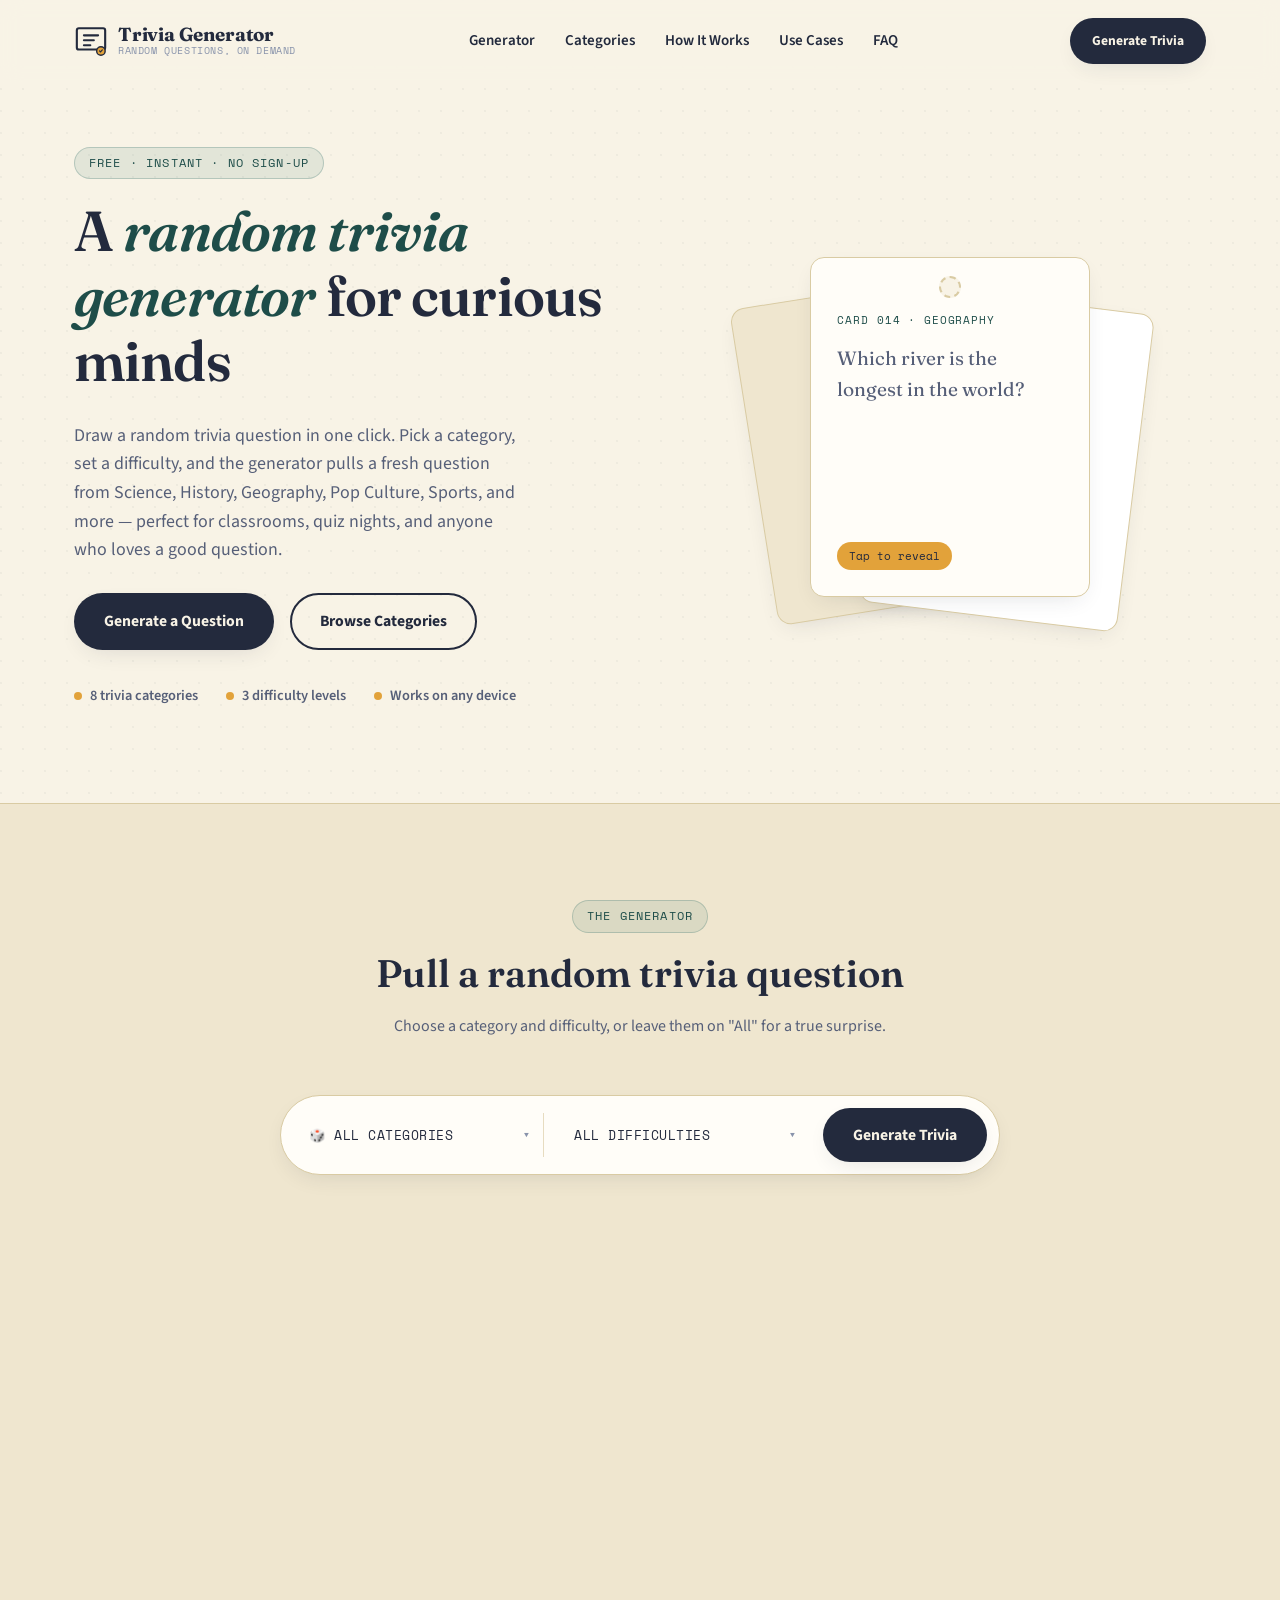
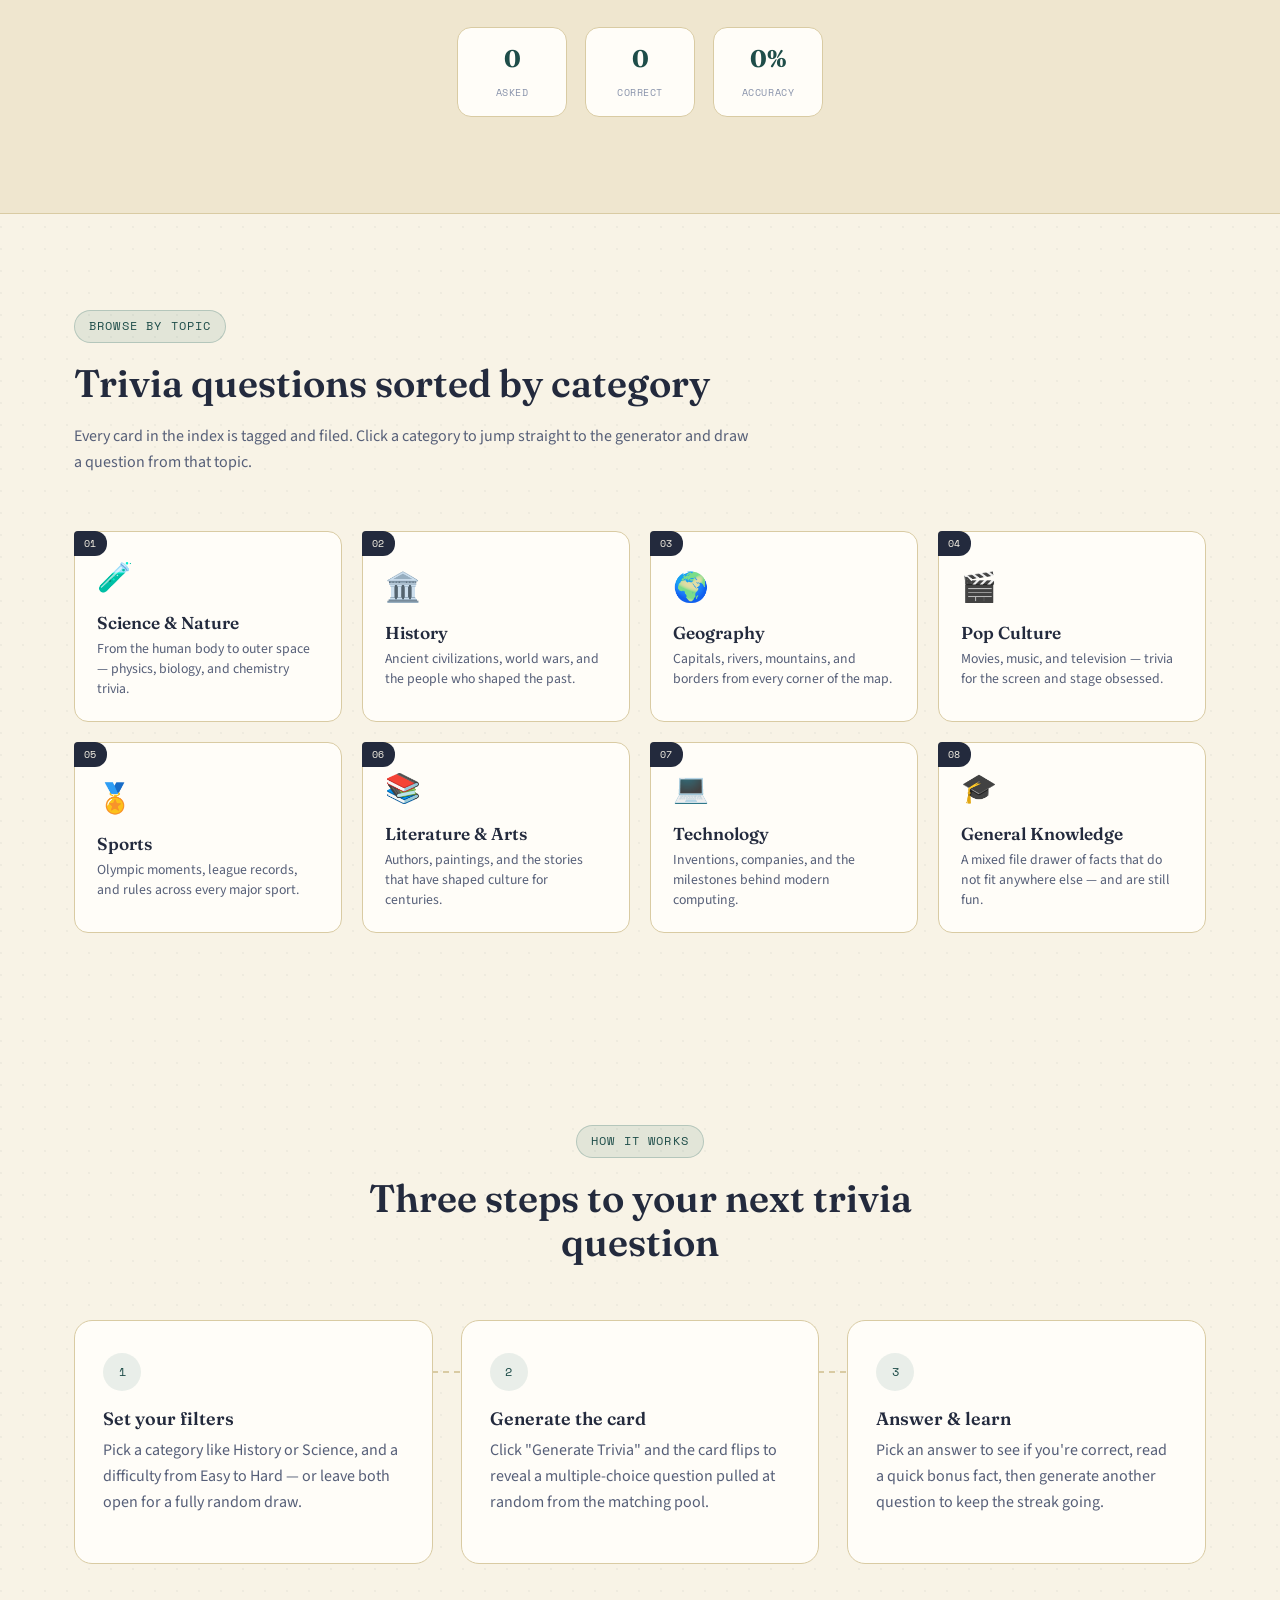
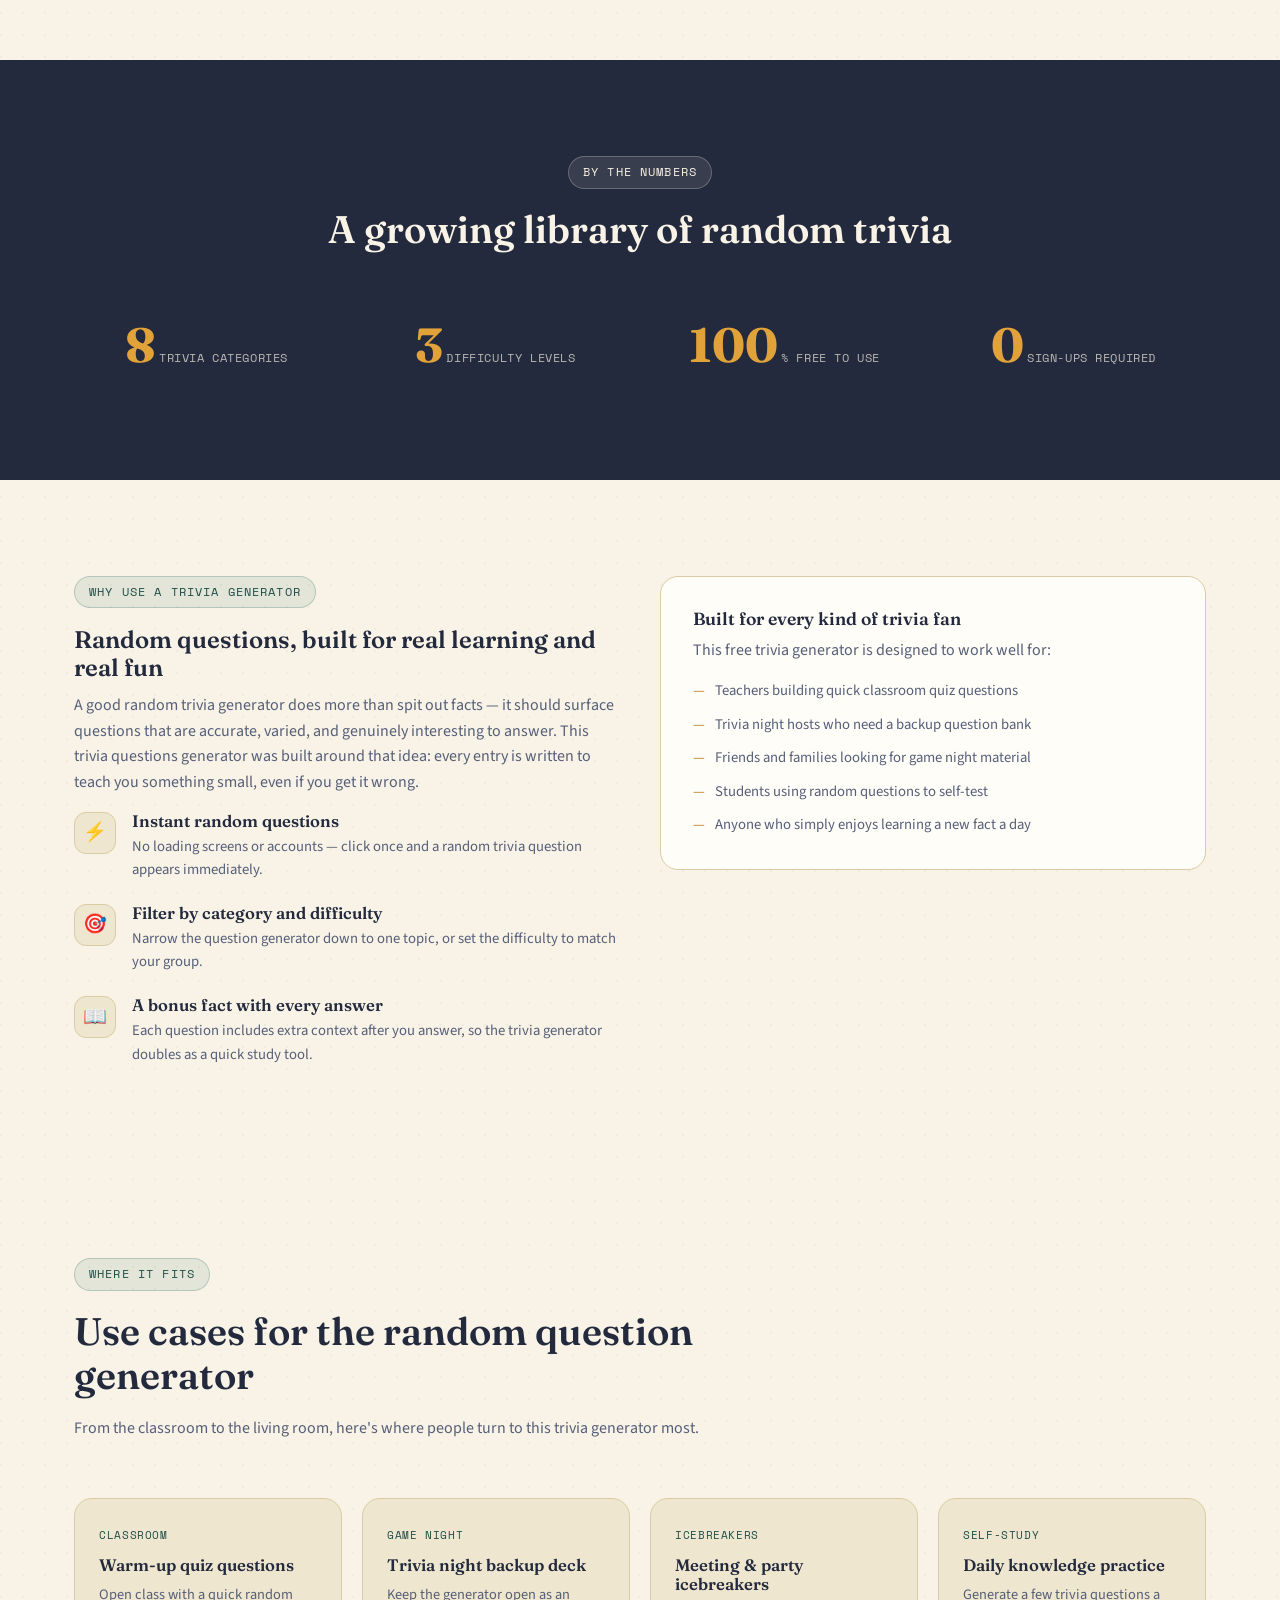
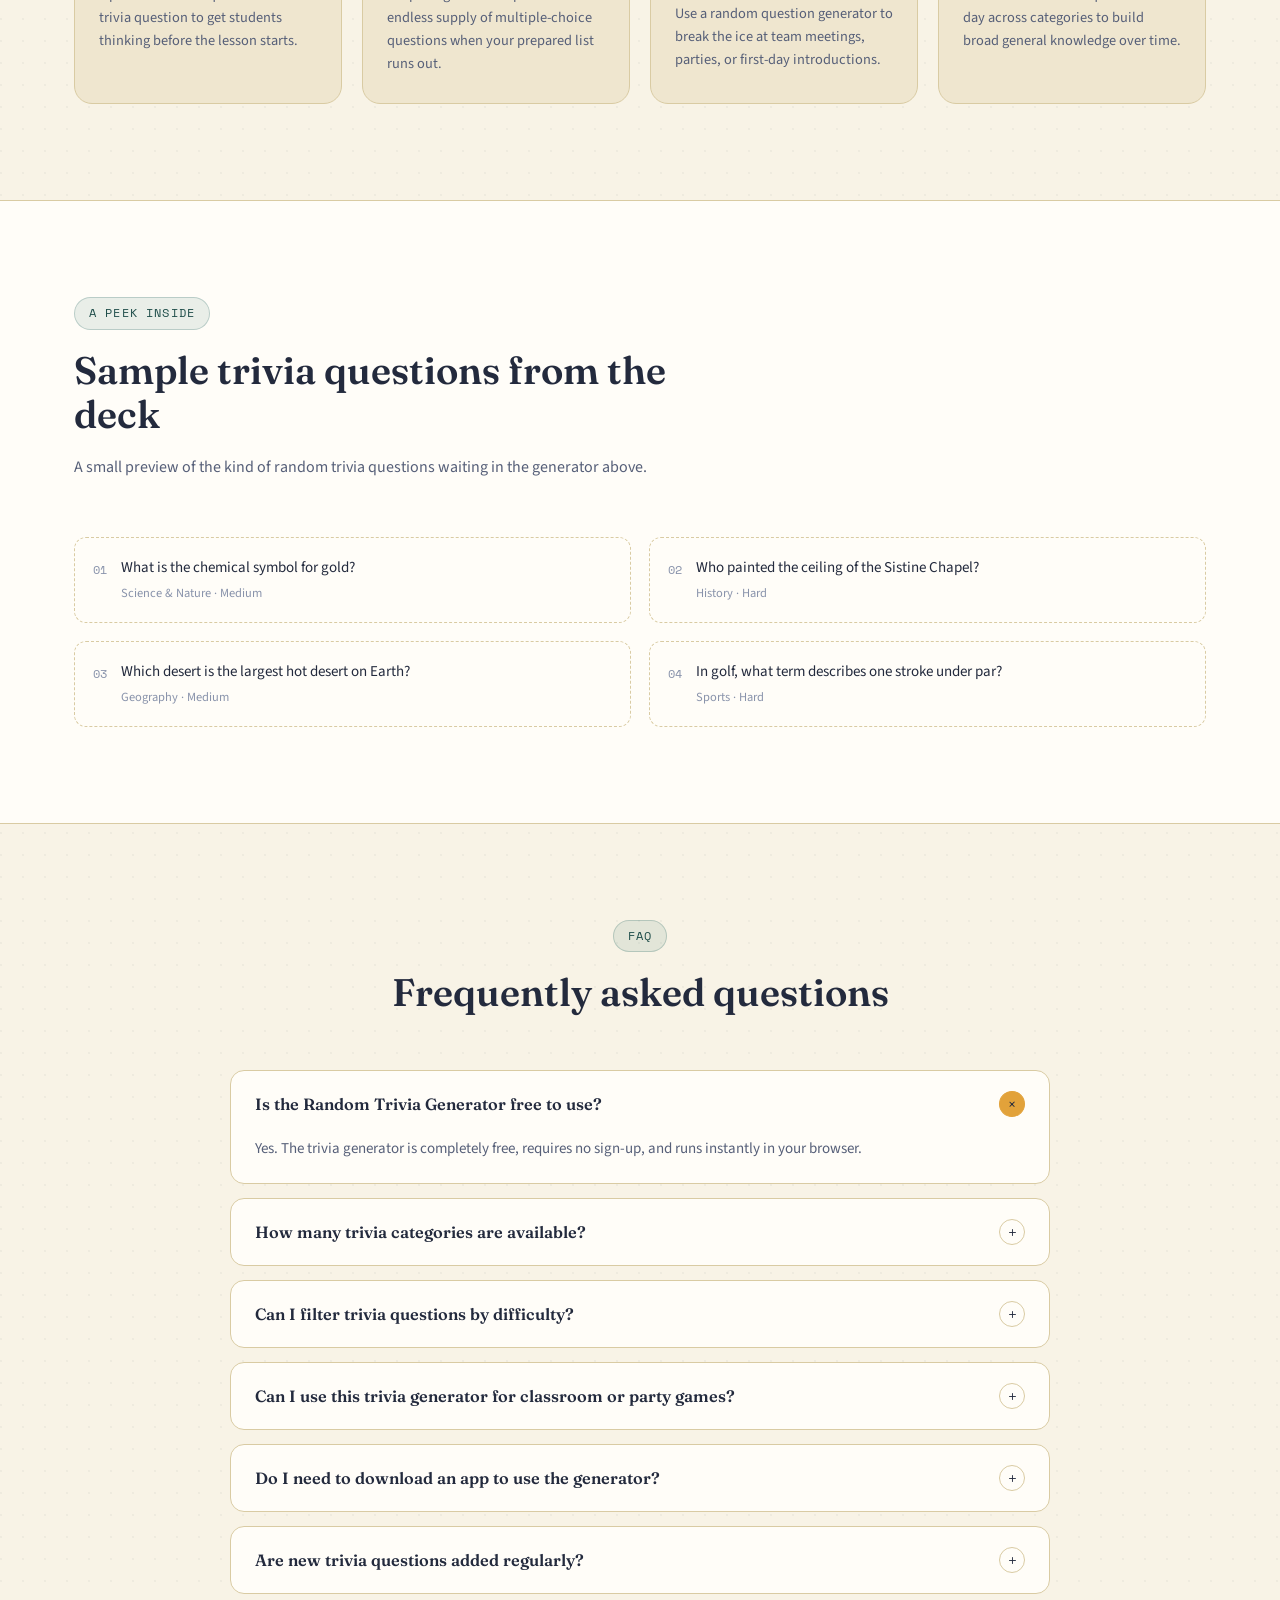
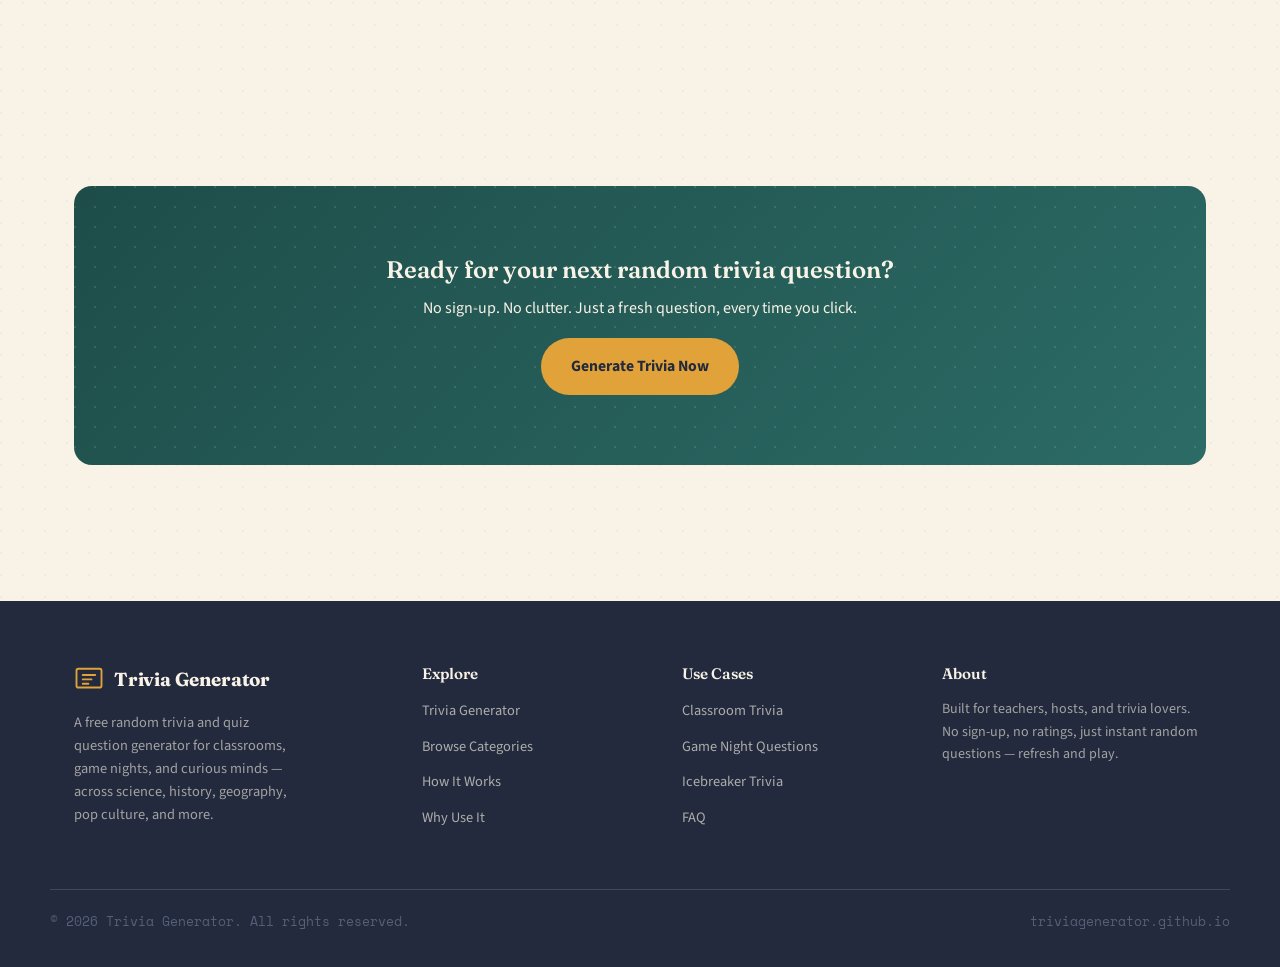
==== index.html @ 7a47841c "Add files via upload" ====
<!DOCTYPE html>
<html lang="en">
<head>
  <meta charset="UTF-8" />
  <meta name="viewport" content="width=device-width, initial-scale=1.0" />
  <title>Random Trivia Generator — Free Trivia & Quiz Questions Online</title>
  <meta name="description" content="Generate random trivia questions instantly with our free Random Trivia Generator. Choose from Science, History, Geography, Pop Culture, Sports & more. Perfect for classrooms, game nights, and quiz lovers." />
  <meta name="keywords" content="random trivia generator, trivia generator, trivia questions generator, free trivia generator, random question generator, quiz generator, trivia questions, general knowledge quiz, trivia by category, multiple choice trivia" />
  <meta name="author" content="Trivia Generator" />
  <meta name="robots" content="index, follow" />
  <link rel="canonical" href="https://triviagenerator.github.io/" />
  <meta name="theme-color" content="#f8f3e6" />

  <!-- Open Graph -->
  <meta property="og:type" content="website" />
  <meta property="og:title" content="Random Trivia Generator — Free Trivia & Quiz Questions Online" />
  <meta property="og:description" content="Instantly generate random trivia questions across Science, History, Geography, Pop Culture, Sports, and more. Free, fast, and no sign-up required." />
  <meta property="og:url" content="https://triviagenerator.github.io/" />
  <meta property="og:site_name" content="Trivia Generator" />
  <meta property="og:locale" content="en_US" />

  <!-- Twitter -->
  <meta name="twitter:card" content="summary_large_image" />
  <meta name="twitter:title" content="Random Trivia Generator — Free Trivia & Quiz Questions Online" />
  <meta name="twitter:description" content="Generate random trivia questions across 8 categories. Free, instant, no sign-up. Great for classrooms, parties, and game nights." />

  <!-- Favicon (inline SVG, index-card icon) -->
  <link rel="icon" href="data:image/svg+xml,%3Csvg xmlns='http://www.w3.org/2000/svg' viewBox='0 0 48 48'%3E%3Crect x='4' y='6' width='40' height='30' rx='3' fill='%23f8f3e6' stroke='%23232a3d' stroke-width='3'/%3E%3Cpath d='M14 16h20M14 23h14M14 30h9' stroke='%23232a3d' stroke-width='3' stroke-linecap='round'/%3E%3C/svg%3E" />

  <!-- Fonts -->
  <link rel="preconnect" href="https://fonts.googleapis.com" />
  <link rel="preconnect" href="https://fonts.gstatic.com" crossorigin />
  <link href="https://fonts.googleapis.com/css2?family=Fraunces:ital,opsz,wght@0,9..144,500;0,9..144,600;0,9..144,700;1,9..144,500&family=Source+Sans+3:wght@400;600;700&family=Space+Mono:wght@400;700&display=swap" rel="stylesheet" />

  <link rel="stylesheet" href="css/styles.css" />

  <!-- Schema.org: WebApplication -->
  <script type="application/ld+json">
  {
    "@context": "https://schema.org",
    "@type": "WebApplication",
    "name": "Random Trivia Generator",
    "url": "https://triviagenerator.github.io/",
    "description": "A free random trivia and quiz question generator covering Science, History, Geography, Pop Culture, Sports, Literature, Technology, and General Knowledge.",
    "applicationCategory": "EducationApplication",
    "operatingSystem": "Any (Web Browser)",
    "offers": {
      "@type": "Offer",
      "price": "0",
      "priceCurrency": "USD"
    },
    "browserRequirements": "Requires JavaScript",
    "isAccessibleForFree": true
  }
  </script>

  <!-- Schema.org: FAQPage -->
  <script type="application/ld+json">
  {
    "@context": "https://schema.org",
    "@type": "FAQPage",
    "mainEntity": [
      {
        "@type": "Question",
        "name": "Is the Random Trivia Generator free to use?",
        "acceptedAnswer": {
          "@type": "Answer",
          "text": "Yes. The trivia generator is completely free, requires no sign-up, and runs instantly in your browser."
        }
      },
      {
        "@type": "Question",
        "name": "How many trivia categories are available?",
        "acceptedAnswer": {
          "@type": "Answer",
          "text": "Questions span eight categories: Science & Nature, History, Geography, Pop Culture, Sports, Literature & Arts, Technology, and General Knowledge."
        }
      },
      {
        "@type": "Question",
        "name": "Can I filter trivia questions by difficulty?",
        "acceptedAnswer": {
          "@type": "Answer",
          "text": "Yes. Each question is tagged Easy, Medium, or Hard, and you can filter the generator to match the difficulty you want."
        }
      },
      {
        "@type": "Question",
        "name": "Can I use this trivia generator for classroom or party games?",
        "acceptedAnswer": {
          "@type": "Answer",
          "text": "Absolutely. Teachers use it for warm-up quizzes, and hosts use it for game nights, icebreakers, and trivia parties."
        }
      },
      {
        "@type": "Question",
        "name": "Do I need to download an app to use the generator?",
        "acceptedAnswer": {
          "@type": "Answer",
          "text": "No download is required. The generator works directly in any modern web browser on desktop or mobile."
        }
      },
      {
        "@type": "Question",
        "name": "Are new trivia questions added regularly?",
        "acceptedAnswer": {
          "@type": "Answer",
          "text": "The question bank is reviewed and expanded periodically to keep the random trivia generator fresh and accurate."
        }
      }
    ]
  }
  </script>
</head>
<body id="top">

  <!-- Header is injected by js/header.js -->
  <div id="site-header"></div>

  <main>

    <!-- ============================================================
         1. HERO
    ============================================================= -->
    <section class="hero" id="hero" aria-label="Introduction">
      <div class="container hero-grid">
        <div class="hero-copy reveal">
          <span class="eyebrow">Free &middot; Instant &middot; No Sign-Up</span>
          <h1>A <em>random trivia generator</em> for curious minds</h1>
          <p class="lede">
            Draw a random trivia question in one click. Pick a category, set a difficulty,
            and the generator pulls a fresh question from Science, History, Geography,
            Pop Culture, Sports, and more — perfect for classrooms, quiz nights, and
            anyone who loves a good question.
          </p>
          <div class="hero-actions">
            <a href="#generator" class="btn btn-primary">Generate a Question</a>
            <a href="#categories" class="btn btn-ghost">Browse Categories</a>
          </div>
          <div class="hero-points">
            <span class="hero-point"><span class="dot"></span>8 trivia categories</span>
            <span class="hero-point"><span class="dot"></span>3 difficulty levels</span>
            <span class="hero-point"><span class="dot"></span>Works on any device</span>
          </div>
        </div>

        <div class="hero-visual reveal reveal-delay-1" aria-hidden="true">
          <div class="deck-card deck-1"></div>
          <div class="deck-card deck-2"></div>
          <div class="deck-card deck-3">
            <span class="stamp">Card 014 · Geography</span>
            <p class="deck-q">Which river is the longest in the world?</p>
            <span class="deck-tag">Tap to reveal</span>
          </div>
        </div>
      </div>
    </section>

    <!-- ============================================================
         2. GENERATOR — signature interactive element
    ============================================================= -->
    <section class="generator-section" id="generator" aria-label="Trivia question generator">
      <div class="container">
        <div class="section-head centered reveal">
          <span class="eyebrow">The Generator</span>
          <h2>Pull a random trivia question</h2>
          <p>Choose a category and difficulty, or leave them on "All" for a true surprise.</p>
        </div>

        <div class="generator-wrap">
          <div class="generator-controls reveal">
            <label class="field-select">
              <span class="visually-hidden">Category</span>
              <select id="categorySelect" aria-label="Trivia category">
                <option value="all">🎲 All Categories</option>
              </select>
            </label>
            <label class="field-select">
              <span class="visually-hidden">Difficulty</span>
              <select id="difficultySelect" aria-label="Difficulty level">
                <option value="all">All Difficulties</option>
                <option value="easy">Easy</option>
                <option value="medium">Medium</option>
                <option value="hard">Hard</option>
              </select>
            </label>
            <button id="generateBtn" class="btn btn-primary" type="button">Generate Trivia</button>
          </div>

          <div class="flashcard reveal reveal-delay-1" id="flashcard">
            <div class="flashcard-inner" id="flashcardInner">
              <div class="flashcard-face flashcard-front">
                <div class="punch" aria-hidden="true"></div>
                <h3>Your question card is blank</h3>
                <p>Click "Generate Trivia" above to draw your first random question.</p>
              </div>
              <div class="flashcard-face flashcard-back" id="flashcardBack">
                <!-- Populated by app.js -->
              </div>
            </div>
          </div>

          <div class="generator-scoreboard reveal reveal-delay-2">
            <div class="score-pill">
              <span class="score-value" id="statAsked">0</span>
              <span class="score-label">Asked</span>
            </div>
            <div class="score-pill">
              <span class="score-value" id="statCorrect">0</span>
              <span class="score-label">Correct</span>
            </div>
            <div class="score-pill">
              <span class="score-value" id="statAccuracy">0%</span>
              <span class="score-label">Accuracy</span>
            </div>
          </div>
        </div>
      </div>
    </section>

    <!-- ============================================================
         3. CATEGORIES
    ============================================================= -->
    <section id="categories" aria-label="Trivia categories">
      <div class="container">
        <div class="section-head reveal">
          <span class="eyebrow">Browse by Topic</span>
          <h2>Trivia questions sorted by category</h2>
          <p>
            Every card in the index is tagged and filed. Click a category to jump straight
            to the generator and draw a question from that topic.
          </p>
        </div>

        <div class="categories-grid">
          <button class="category-card reveal" data-tab="01" data-category-card="science" type="button">
            <span class="category-icon">🧪</span>
            <h3>Science &amp; Nature</h3>
            <p>From the human body to outer space — physics, biology, and chemistry trivia.</p>
          </button>
          <button class="category-card reveal reveal-delay-1" data-tab="02" data-category-card="history" type="button">
            <span class="category-icon">🏛️</span>
            <h3>History</h3>
            <p>Ancient civilizations, world wars, and the people who shaped the past.</p>
          </button>
          <button class="category-card reveal reveal-delay-2" data-tab="03" data-category-card="geography" type="button">
            <span class="category-icon">🌍</span>
            <h3>Geography</h3>
            <p>Capitals, rivers, mountains, and borders from every corner of the map.</p>
          </button>
          <button class="category-card reveal reveal-delay-3" data-tab="04" data-category-card="pop" type="button">
            <span class="category-icon">🎬</span>
            <h3>Pop Culture</h3>
            <p>Movies, music, and television — trivia for the screen and stage obsessed.</p>
          </button>
          <button class="category-card reveal" data-tab="05" data-category-card="sports" type="button">
            <span class="category-icon">🏅</span>
            <h3>Sports</h3>
            <p>Olympic moments, league records, and rules across every major sport.</p>
          </button>
          <button class="category-card reveal reveal-delay-1" data-tab="06" data-category-card="arts" type="button">
            <span class="category-icon">📚</span>
            <h3>Literature &amp; Arts</h3>
            <p>Authors, paintings, and the stories that have shaped culture for centuries.</p>
          </button>
          <button class="category-card reveal reveal-delay-2" data-tab="07" data-category-card="tech" type="button">
            <span class="category-icon">💻</span>
            <h3>Technology</h3>
            <p>Inventions, companies, and the milestones behind modern computing.</p>
          </button>
          <button class="category-card reveal reveal-delay-3" data-tab="08" data-category-card="general" type="button">
            <span class="category-icon">🎓</span>
            <h3>General Knowledge</h3>
            <p>A mixed file drawer of facts that do not fit anywhere else — and are still fun.</p>
          </button>
        </div>
      </div>
    </section>

    <!-- ============================================================
         4. HOW IT WORKS
    ============================================================= -->
    <section id="how-it-works" aria-label="How the trivia generator works">
      <div class="container">
        <div class="section-head centered reveal">
          <span class="eyebrow">How It Works</span>
          <h2>Three steps to your next trivia question</h2>
        </div>

        <div class="steps-row">
          <div class="step-card reveal">
            <div class="step-index">1</div>
            <h3>Set your filters</h3>
            <p>Pick a category like History or Science, and a difficulty from Easy to Hard — or leave both open for a fully random draw.</p>
          </div>
          <div class="step-card reveal reveal-delay-1">
            <div class="step-index">2</div>
            <h3>Generate the card</h3>
            <p>Click "Generate Trivia" and the card flips to reveal a multiple-choice question pulled at random from the matching pool.</p>
          </div>
          <div class="step-card reveal reveal-delay-2">
            <div class="step-index">3</div>
            <h3>Answer &amp; learn</h3>
            <p>Pick an answer to see if you're correct, read a quick bonus fact, then generate another question to keep the streak going.</p>
          </div>
        </div>
      </div>
    </section>

    <!-- ============================================================
         5. STATS BAND
    ============================================================= -->
    <section class="stats-band" aria-label="Trivia generator statistics">
      <div class="container">
        <div class="section-head centered reveal">
          <span class="eyebrow">By the Numbers</span>
          <h2>A growing library of random trivia</h2>
        </div>
        <div class="stats-grid">
          <div class="stat-block reveal">
            <span class="stat-number" data-count-to="8">0</span>
            <span class="stat-label">Trivia Categories</span>
          </div>
          <div class="stat-block reveal reveal-delay-1">
            <span class="stat-number" data-count-to="3">0</span>
            <span class="stat-label">Difficulty Levels</span>
          </div>
          <div class="stat-block reveal reveal-delay-2">
            <span class="stat-number" data-count-to="100">0</span>
            <span class="stat-label">% Free to Use</span>
          </div>
          <div class="stat-block reveal reveal-delay-3">
            <span class="stat-number" data-count-to="0">0</span>
            <span class="stat-label">Sign-Ups Required</span>
          </div>
        </div>
      </div>
    </section>

    <!-- ============================================================
         6. BENEFITS / SEO TEXT CONTENT
    ============================================================= -->
    <section id="benefits" aria-label="Benefits of using a trivia generator">
      <div class="container benefits-grid">
        <div class="reveal">
          <span class="eyebrow">Why Use a Trivia Generator</span>
          <h2>Random questions, built for real learning and real fun</h2>
          <p>
            A good random trivia generator does more than spit out facts — it should
            surface questions that are accurate, varied, and genuinely interesting to
            answer. This trivia questions generator was built around that idea: every
            entry is written to teach you something small, even if you get it wrong.
          </p>

          <div class="benefits-list">
            <div class="benefit-item">
              <div class="benefit-icon">⚡</div>
              <div class="benefit-copy">
                <h3>Instant random questions</h3>
                <p>No loading screens or accounts — click once and a random trivia question appears immediately.</p>
              </div>
            </div>
            <div class="benefit-item">
              <div class="benefit-icon">🎯</div>
              <div class="benefit-copy">
                <h3>Filter by category and difficulty</h3>
                <p>Narrow the question generator down to one topic, or set the difficulty to match your group.</p>
              </div>
            </div>
            <div class="benefit-item">
              <div class="benefit-icon">📖</div>
              <div class="benefit-copy">
                <h3>A bonus fact with every answer</h3>
                <p>Each question includes extra context after you answer, so the trivia generator doubles as a quick study tool.</p>
              </div>
            </div>
          </div>
        </div>

        <aside class="benefits-aside reveal reveal-delay-1">
          <h3>Built for every kind of trivia fan</h3>
          <p>This free trivia generator is designed to work well for:</p>
          <ul>
            <li>Teachers building quick classroom quiz questions</li>
            <li>Trivia night hosts who need a backup question bank</li>
            <li>Friends and families looking for game night material</li>
            <li>Students using random questions to self-test</li>
            <li>Anyone who simply enjoys learning a new fact a day</li>
          </ul>
        </aside>
      </div>
    </section>

    <!-- ============================================================
         7. USE CASES
    ============================================================= -->
    <section id="use-cases" aria-label="Trivia generator use cases">
      <div class="container">
        <div class="section-head reveal">
          <span class="eyebrow">Where It Fits</span>
          <h2>Use cases for the random question generator</h2>
          <p>From the classroom to the living room, here's where people turn to this trivia generator most.</p>
        </div>

        <div class="use-cases-grid">
          <div class="use-case-card reveal">
            <span class="uc-tag">Classroom</span>
            <h3>Warm-up quiz questions</h3>
            <p>Open class with a quick random trivia question to get students thinking before the lesson starts.</p>
          </div>
          <div class="use-case-card reveal reveal-delay-1">
            <span class="uc-tag">Game Night</span>
            <h3>Trivia night backup deck</h3>
            <p>Keep the generator open as an endless supply of multiple-choice questions when your prepared list runs out.</p>
          </div>
          <div class="use-case-card reveal reveal-delay-2">
            <span class="uc-tag">Icebreakers</span>
            <h3>Meeting &amp; party icebreakers</h3>
            <p>Use a random question generator to break the ice at team meetings, parties, or first-day introductions.</p>
          </div>
          <div class="use-case-card reveal reveal-delay-3">
            <span class="uc-tag">Self-Study</span>
            <h3>Daily knowledge practice</h3>
            <p>Generate a few trivia questions a day across categories to build broad general knowledge over time.</p>
          </div>
        </div>
      </div>
    </section>

    <!-- ============================================================
         8. SAMPLE QUESTIONS STRIP
    ============================================================= -->
    <section class="sample-strip" aria-label="Sample trivia questions">
      <div class="container">
        <div class="section-head reveal">
          <span class="eyebrow">A Peek Inside</span>
          <h2>Sample trivia questions from the deck</h2>
          <p>A small preview of the kind of random trivia questions waiting in the generator above.</p>
        </div>

        <div class="sample-grid">
          <div class="sample-item reveal">
            <span class="sample-num">01</span>
            <p>What is the chemical symbol for gold?
              <span>Science &amp; Nature · Medium</span>
            </p>
          </div>
          <div class="sample-item reveal reveal-delay-1">
            <span class="sample-num">02</span>
            <p>Who painted the ceiling of the Sistine Chapel?
              <span>History · Hard</span>
            </p>
          </div>
          <div class="sample-item reveal reveal-delay-2">
            <span class="sample-num">03</span>
            <p>Which desert is the largest hot desert on Earth?
              <span>Geography · Medium</span>
            </p>
          </div>
          <div class="sample-item reveal reveal-delay-3">
            <span class="sample-num">04</span>
            <p>In golf, what term describes one stroke under par?
              <span>Sports · Hard</span>
            </p>
          </div>
        </div>
      </div>
    </section>

    <!-- ============================================================
         9. FAQ
    ============================================================= -->
    <section id="faq" aria-label="Frequently asked questions">
      <div class="container">
        <div class="section-head centered reveal">
          <span class="eyebrow">FAQ</span>
          <h2>Frequently asked questions</h2>
        </div>

        <div class="faq-list">
          <div class="faq-item is-open reveal">
            <button class="faq-question" type="button">
              Is the Random Trivia Generator free to use?
              <span class="faq-icon">+</span>
            </button>
            <div class="faq-answer">
              <p>Yes. The trivia generator is completely free, requires no sign-up, and runs instantly in your browser.</p>
            </div>
          </div>
          <div class="faq-item reveal">
            <button class="faq-question" type="button">
              How many trivia categories are available?
              <span class="faq-icon">+</span>
            </button>
            <div class="faq-answer">
              <p>Questions span eight categories: Science &amp; Nature, History, Geography, Pop Culture, Sports, Literature &amp; Arts, Technology, and General Knowledge.</p>
            </div>
          </div>
          <div class="faq-item reveal">
            <button class="faq-question" type="button">
              Can I filter trivia questions by difficulty?
              <span class="faq-icon">+</span>
            </button>
            <div class="faq-answer">
              <p>Yes. Each question is tagged Easy, Medium, or Hard, and you can filter the generator to match the difficulty you want.</p>
            </div>
          </div>
          <div class="faq-item reveal">
            <button class="faq-question" type="button">
              Can I use this trivia generator for classroom or party games?
              <span class="faq-icon">+</span>
            </button>
            <div class="faq-answer">
              <p>Absolutely. Teachers use it for warm-up quizzes, and hosts use it for game nights, icebreakers, and trivia parties.</p>
            </div>
          </div>
          <div class="faq-item reveal">
            <button class="faq-question" type="button">
              Do I need to download an app to use the generator?
              <span class="faq-icon">+</span>
            </button>
            <div class="faq-answer">
              <p>No download is required. The generator works directly in any modern web browser on desktop or mobile.</p>
            </div>
          </div>
          <div class="faq-item reveal">
            <button class="faq-question" type="button">
              Are new trivia questions added regularly?
              <span class="faq-icon">+</span>
            </button>
            <div class="faq-answer">
              <p>The question bank is reviewed and expanded periodically to keep the random trivia generator fresh and accurate.</p>
            </div>
          </div>
        </div>
      </div>
    </section>

    <!-- ============================================================
         10. CTA
    ============================================================= -->
    <section aria-label="Call to action">
      <div class="container">
        <div class="cta-section reveal">
          <h2>Ready for your next random trivia question?</h2>
          <p>No sign-up. No clutter. Just a fresh question, every time you click.</p>
          <a href="#generator" class="btn btn-secondary">Generate Trivia Now</a>
        </div>
      </div>
    </section>

  </main>

  <!-- Footer is injected by js/footer.js -->
  <div id="site-footer"></div>

  <script src="js/trivia-data.js"></script>
  <script src="js/header.js"></script>
  <script src="js/footer.js"></script>
  <script src="js/app.js"></script>
</body>
</html>
---- css/styles.css ----
/* ===========================================================
   Trivia Generator — Stylesheet
   Theme: Educational "card catalog" — cream paper, ink, amber & teal accents
   =========================================================== */

:root {
  /* Color tokens */
  --cream: #f8f3e6;
  --cream-deep: #efe6cf;
  --paper: #fffdf8;
  --ink: #232a3d;
  --ink-soft: #565f78;
  --ink-faint: #8993ab;
  --amber: #e2a23a;
  --amber-deep: #c1801f;
  --teal: #2c6b66;
  --teal-deep: #1e4d49;
  --coral: #d9694a;
  --line: #d9cba3;
  --line-soft: #e7dcc0;
  --correct: #3f8b5c;
  --incorrect: #c1503b;

  /* Type */
  --font-display: "Fraunces", "Georgia", serif;
  --font-body: "Source Sans 3", "Segoe UI", sans-serif;
  --font-mono: "Space Mono", "Courier New", monospace;

  /* Layout */
  --container: 1180px;
  --radius-card: 18px;
  --radius-pill: 999px;
  --shadow-card: 0 18px 40px -16px rgba(35, 42, 61, 0.28);
  --shadow-soft: 0 8px 24px -10px rgba(35, 42, 61, 0.16);
}

/* ---------- Reset ---------- */
*,
*::before,
*::after {
  box-sizing: border-box;
}

html {
  scroll-behavior: smooth;
}

body {
  margin: 0;
  background: var(--cream);
  color: var(--ink);
  font-family: var(--font-body);
  font-size: 16px;
  line-height: 1.6;
  -webkit-font-smoothing: antialiased;
}

img,
svg {
  max-width: 100%;
  display: block;
}

a {
  color: inherit;
  text-decoration: none;
}

ul {
  list-style: none;
  margin: 0;
  padding: 0;
}

h1,
h2,
h3,
h4 {
  font-family: var(--font-display);
  font-weight: 600;
  line-height: 1.15;
  margin: 0 0 0.5em;
  color: var(--ink);
}

p {
  margin: 0 0 1em;
  color: var(--ink-soft);
}

button {
  font-family: inherit;
}

.container {
  max-width: var(--container);
  margin: 0 auto;
  padding: 0 24px;
}

.visually-hidden {
  position: absolute;
  width: 1px;
  height: 1px;
  padding: 0;
  margin: -1px;
  overflow: hidden;
  clip: rect(0, 0, 0, 0);
  white-space: nowrap;
  border: 0;
}

@media (prefers-reduced-motion: reduce) {
  *,
  *::before,
  *::after {
    animation-duration: 0.001ms !important;
    animation-iteration-count: 1 !important;
    transition-duration: 0.001ms !important;
    scroll-behavior: auto !important;
  }
}

/* Subtle paper-grain background texture */
body {
  background-image:
    radial-gradient(circle at 1px 1px, rgba(35, 42, 61, 0.045) 1px, transparent 0);
  background-size: 22px 22px;
}

/* ---------- Buttons ---------- */
.btn {
  display: inline-flex;
  align-items: center;
  justify-content: center;
  gap: 8px;
  padding: 14px 28px;
  border-radius: var(--radius-pill);
  font-weight: 700;
  font-size: 0.98rem;
  border: 2px solid transparent;
  cursor: pointer;
  transition: transform 0.18s ease, box-shadow 0.18s ease, background 0.18s ease, color 0.18s ease;
  white-space: nowrap;
}

.btn-small {
  padding: 10px 20px;
  font-size: 0.85rem;
}

.btn-primary {
  background: var(--ink);
  color: var(--cream);
  box-shadow: var(--shadow-soft);
}

.btn-primary:hover {
  transform: translateY(-2px);
  box-shadow: 0 14px 26px -12px rgba(35, 42, 61, 0.45);
  background: var(--teal-deep);
}

.btn-secondary {
  background: var(--amber);
  color: var(--ink);
}

.btn-secondary:hover {
  transform: translateY(-2px);
  background: var(--amber-deep);
  color: var(--paper);
}

.btn-ghost {
  background: transparent;
  border-color: var(--ink);
  color: var(--ink);
}

.btn-ghost:hover {
  background: var(--ink);
  color: var(--cream);
}

.btn:focus-visible,
a:focus-visible,
button:focus-visible,
select:focus-visible {
  outline: 3px solid var(--teal);
  outline-offset: 2px;
}

/* ===========================================================
   HEADER
   =========================================================== */
.site-header {
  position: sticky;
  top: 0;
  z-index: 100;
  background: rgba(248, 243, 230, 0.92);
  backdrop-filter: blur(10px);
  border-bottom: 1px solid transparent;
  transition: border-color 0.25s ease, box-shadow 0.25s ease, padding 0.25s ease;
  padding: 18px 0;
}

.site-header.is-scrolled {
  border-bottom-color: var(--line);
  box-shadow: 0 6px 20px -16px rgba(35, 42, 61, 0.4);
  padding: 10px 0;
}

.header-inner {
  display: flex;
  align-items: center;
  justify-content: space-between;
  gap: 24px;
}

.brand {
  display: flex;
  align-items: center;
  gap: 10px;
}

.brand-mark {
  color: var(--ink);
  flex-shrink: 0;
}

.brand-text {
  display: flex;
  flex-direction: column;
  line-height: 1.1;
}

.brand-title {
  font-family: var(--font-display);
  font-weight: 700;
  font-size: 1.18rem;
  letter-spacing: -0.01em;
}

.brand-subtitle {
  font-family: var(--font-mono);
  font-size: 0.62rem;
  letter-spacing: 0.06em;
  text-transform: uppercase;
  color: var(--ink-faint);
}

.main-nav ul {
  display: flex;
  gap: 30px;
}

.main-nav a {
  font-weight: 600;
  font-size: 0.94rem;
  position: relative;
  padding-bottom: 4px;
}

.main-nav a::after {
  content: "";
  position: absolute;
  left: 0;
  bottom: 0;
  width: 0;
  height: 2px;
  background: var(--amber);
  transition: width 0.2s ease;
}

.main-nav a:hover::after {
  width: 100%;
}

.header-actions {
  display: flex;
  align-items: center;
  gap: 14px;
}

.nav-toggle {
  display: none;
  flex-direction: column;
  justify-content: space-between;
  width: 26px;
  height: 18px;
  background: none;
  border: none;
  cursor: pointer;
  padding: 0;
}

.nav-toggle span {
  display: block;
  height: 2.5px;
  width: 100%;
  background: var(--ink);
  border-radius: 2px;
  transition: transform 0.25s ease, opacity 0.25s ease;
}

.nav-toggle.is-open span:nth-child(1) {
  transform: translateY(7.5px) rotate(45deg);
}
.nav-toggle.is-open span:nth-child(2) {
  opacity: 0;
}
.nav-toggle.is-open span:nth-child(3) {
  transform: translateY(-7.5px) rotate(-45deg);
}

.mobile-nav {
  display: none;
  border-top: 1px solid var(--line);
  margin-top: 16px;
}

.mobile-nav ul {
  padding: 16px 24px 8px;
  display: flex;
  flex-direction: column;
  gap: 16px;
}

.mobile-nav a {
  font-weight: 600;
  font-size: 1.02rem;
}

/* ===========================================================
   SHARED SECTION STYLES
   =========================================================== */
section {
  padding: 96px 0;
  position: relative;
}

.eyebrow {
  display: inline-flex;
  align-items: center;
  gap: 8px;
  font-family: var(--font-mono);
  font-size: 0.72rem;
  letter-spacing: 0.1em;
  text-transform: uppercase;
  color: var(--teal-deep);
  background: rgba(44, 107, 102, 0.1);
  border: 1px solid rgba(44, 107, 102, 0.25);
  padding: 6px 14px;
  border-radius: var(--radius-pill);
  margin-bottom: 18px;
}

.section-head {
  max-width: 680px;
  margin: 0 0 56px;
}

.section-head.centered {
  margin-left: auto;
  margin-right: auto;
  text-align: center;
}

.section-head h2 {
  font-size: clamp(1.8rem, 3vw, 2.5rem);
}

/* Reveal-on-scroll */
.reveal {
  opacity: 0;
  transform: translateY(28px);
  transition: opacity 0.7s ease, transform 0.7s ease;
}

.reveal.in-view {
  opacity: 1;
  transform: translateY(0);
}

.reveal-delay-1.in-view { transition-delay: 0.08s; }
.reveal-delay-2.in-view { transition-delay: 0.16s; }
.reveal-delay-3.in-view { transition-delay: 0.24s; }
.reveal-delay-4.in-view { transition-delay: 0.32s; }

/* ===========================================================
   HERO
   =========================================================== */
.hero {
  padding-top: 64px;
  overflow: hidden;
}

.hero-grid {
  display: grid;
  grid-template-columns: 1.05fr 0.95fr;
  gap: 56px;
  align-items: center;
}

.hero-copy .eyebrow {
  margin-bottom: 20px;
}

.hero-copy h1 {
  font-size: clamp(2.4rem, 4.4vw, 3.6rem);
  letter-spacing: -0.015em;
}

.hero-copy h1 em {
  font-style: italic;
  color: var(--teal-deep);
  position: relative;
}

.hero-copy .lede {
  font-size: 1.12rem;
  max-width: 50ch;
  color: var(--ink-soft);
}

.hero-actions {
  display: flex;
  gap: 16px;
  margin: 28px 0 34px;
  flex-wrap: wrap;
}

.hero-points {
  display: flex;
  gap: 28px;
  flex-wrap: wrap;
}

.hero-point {
  display: flex;
  align-items: center;
  gap: 8px;
  font-size: 0.9rem;
  font-weight: 600;
  color: var(--ink-soft);
}

.hero-point .dot {
  width: 8px;
  height: 8px;
  border-radius: 50%;
  background: var(--amber);
  flex-shrink: 0;
}

/* Decorative stacked index cards behind the hero illustration */
.hero-visual {
  position: relative;
  display: flex;
  align-items: center;
  justify-content: center;
  min-height: 360px;
}

.deck-card {
  position: absolute;
  width: 260px;
  height: 320px;
  background: var(--paper);
  border: 1.5px solid var(--line);
  border-radius: 14px;
  box-shadow: var(--shadow-soft);
}

.deck-card.deck-1 {
  transform: rotate(-9deg) translate(-70px, 10px);
  background: var(--cream-deep);
}

.deck-card.deck-2 {
  transform: rotate(7deg) translate(60px, 24px);
  background: #fff;
}

.deck-card.deck-3 {
  width: 280px;
  height: 340px;
  z-index: 2;
  display: flex;
  flex-direction: column;
  padding: 26px;
  animation: float 5s ease-in-out infinite;
}

.deck-card.deck-3::before {
  content: "";
  position: absolute;
  top: 18px;
  left: 50%;
  transform: translateX(-50%);
  width: 22px;
  height: 22px;
  border-radius: 50%;
  background: var(--cream);
  border: 2px dashed var(--line);
}

.deck-card .stamp {
  font-family: var(--font-mono);
  font-size: 0.68rem;
  letter-spacing: 0.08em;
  text-transform: uppercase;
  color: var(--teal-deep);
  margin-top: 28px;
}

.deck-card .deck-q {
  font-family: var(--font-display);
  font-size: 1.2rem;
  margin: 14px 0;
}

.deck-card .deck-tag {
  margin-top: auto;
  display: inline-flex;
  align-self: flex-start;
  font-family: var(--font-mono);
  font-size: 0.7rem;
  background: var(--amber);
  color: var(--ink);
  padding: 5px 12px;
  border-radius: var(--radius-pill);
}

@keyframes float {
  0%, 100% { transform: translateY(0) rotate(-1.5deg); }
  50% { transform: translateY(-14px) rotate(1deg); }
}

/* ===========================================================
   GENERATOR (Signature element)
   =========================================================== */
.generator-section {
  background: var(--cream-deep);
  border-top: 1px solid var(--line);
  border-bottom: 1px solid var(--line);
}

.generator-wrap {
  display: grid;
  grid-template-columns: minmax(0, 1fr);
  justify-items: center;
  gap: 36px;
}

.generator-controls {
  width: 100%;
  max-width: 720px;
  display: flex;
  gap: 14px;
  flex-wrap: wrap;
  align-items: center;
  justify-content: center;
  background: var(--paper);
  border: 1px solid var(--line);
  border-radius: var(--radius-pill);
  padding: 12px;
  box-shadow: var(--shadow-soft);
}

.field-select {
  flex: 1 1 200px;
  position: relative;
}

.field-select select {
  width: 100%;
  appearance: none;
  background: transparent;
  border: none;
  font-family: var(--font-mono);
  font-size: 0.82rem;
  text-transform: uppercase;
  letter-spacing: 0.04em;
  color: var(--ink);
  padding: 12px 30px 12px 16px;
  cursor: pointer;
}

.field-select::after {
  content: "▾";
  position: absolute;
  right: 14px;
  top: 50%;
  transform: translateY(-50%);
  pointer-events: none;
  color: var(--ink-faint);
}

.field-select:not(:last-of-type) {
  border-right: 1px solid var(--line-soft);
}

#generateBtn {
  flex: 0 0 auto;
}

/* Flip card */
.flashcard {
  width: 100%;
  max-width: 620px;
  min-height: 380px;
  perspective: 1800px;
}

.flashcard-inner {
  position: relative;
  width: 100%;
  min-height: 380px;
  transform-style: preserve-3d;
  transition: transform 0.7s cubic-bezier(0.4, 0.2, 0.2, 1);
}

.flashcard.is-flipped .flashcard-inner {
  transform: rotateY(180deg);
}

.flashcard-face {
  position: absolute;
  inset: 0;
  backface-visibility: hidden;
  background: var(--paper);
  border: 1.5px solid var(--line);
  border-radius: var(--radius-card);
  box-shadow: var(--shadow-card);
  padding: 40px;
  display: flex;
  flex-direction: column;
}

.flashcard-front {
  align-items: center;
  justify-content: center;
  text-align: center;
}

.flashcard-front .punch {
  width: 26px;
  height: 26px;
  border-radius: 50%;
  border: 2px dashed var(--line);
  margin-bottom: 22px;
}

.flashcard-front h3 {
  font-size: 1.4rem;
  max-width: 32ch;
}

.flashcard-front p {
  max-width: 36ch;
}

.flashcard-back {
  transform: rotateY(180deg);
  overflow-y: auto;
}

.card-stamp {
  font-family: var(--font-mono);
  font-size: 0.72rem;
  letter-spacing: 0.06em;
  text-transform: uppercase;
  color: var(--teal-deep);
}

.card-difficulty {
  position: absolute;
  top: 36px;
  right: 36px;
  font-family: var(--font-mono);
  font-size: 0.66rem;
  text-transform: uppercase;
  letter-spacing: 0.06em;
  padding: 5px 12px;
  border-radius: var(--radius-pill);
  border: 1px solid currentColor;
}

.card-difficulty.diff-easy { color: var(--correct); }
.card-difficulty.diff-medium { color: var(--amber-deep); }
.card-difficulty.diff-hard { color: var(--incorrect); }

.card-question {
  font-size: 1.35rem;
  margin: 14px 0 22px;
  padding-right: 70px;
}

.card-options {
  display: grid;
  gap: 10px;
  margin-bottom: 18px;
}

.option-btn {
  display: flex;
  align-items: center;
  gap: 12px;
  width: 100%;
  text-align: left;
  background: var(--cream);
  border: 1.5px solid var(--line);
  border-radius: 12px;
  padding: 12px 16px;
  cursor: pointer;
  font-size: 0.96rem;
  color: var(--ink);
  transition: border-color 0.15s ease, background 0.15s ease, transform 0.15s ease;
}

.option-btn:hover:not(:disabled) {
  border-color: var(--teal);
  transform: translateX(2px);
}

.option-letter {
  font-family: var(--font-mono);
  font-size: 0.78rem;
  width: 24px;
  height: 24px;
  border-radius: 50%;
  border: 1.5px solid var(--line);
  display: flex;
  align-items: center;
  justify-content: center;
  flex-shrink: 0;
}

.option-btn.is-correct {
  background: rgba(63, 139, 92, 0.12);
  border-color: var(--correct);
}

.option-btn.is-correct .option-letter {
  background: var(--correct);
  border-color: var(--correct);
  color: #fff;
}

.option-btn.is-incorrect {
  background: rgba(193, 80, 59, 0.1);
  border-color: var(--incorrect);
}

.option-btn.is-incorrect .option-letter {
  background: var(--incorrect);
  border-color: var(--incorrect);
  color: #fff;
}

.option-btn:disabled {
  cursor: default;
}

.card-fact {
  background: var(--cream-deep);
  border-left: 3px solid var(--amber);
  padding: 12px 16px;
  border-radius: 0 10px 10px 0;
  font-size: 0.92rem;
  color: var(--ink-soft);
  margin-bottom: 16px;
  animation: fadeIn 0.4s ease;
}

.card-fact strong {
  color: var(--ink);
}

.card-footer {
  margin-top: auto;
  display: flex;
  justify-content: flex-end;
}

.no-results {
  display: flex;
  align-items: center;
  justify-content: center;
  height: 100%;
  text-align: center;
}

@keyframes fadeIn {
  from { opacity: 0; transform: translateY(6px); }
  to { opacity: 1; transform: translateY(0); }
}

.flashcard.pulse .flashcard-face::after {
  content: "";
  position: absolute;
  inset: -2px;
  border-radius: var(--radius-card);
  border: 2px solid var(--amber);
  opacity: 0;
  animation: pulseRing 0.9s ease;
  pointer-events: none;
}

@keyframes pulseRing {
  0% { opacity: 0.9; transform: scale(0.98); }
  100% { opacity: 0; transform: scale(1.02); }
}

/* Scoreboard */
.generator-scoreboard {
  display: flex;
  gap: 18px;
  flex-wrap: wrap;
  justify-content: center;
}

.score-pill {
  background: var(--paper);
  border: 1px solid var(--line);
  border-radius: 14px;
  padding: 12px 22px;
  text-align: center;
  min-width: 110px;
}

.score-pill .score-value {
  display: block;
  font-family: var(--font-display);
  font-size: 1.5rem;
  font-weight: 700;
  color: var(--teal-deep);
}

.score-pill .score-label {
  font-family: var(--font-mono);
  font-size: 0.62rem;
  text-transform: uppercase;
  letter-spacing: 0.06em;
  color: var(--ink-faint);
}

/* ===========================================================
   CATEGORIES (Card-catalog tabs)
   =========================================================== */
.categories-grid {
  display: grid;
  grid-template-columns: repeat(4, 1fr);
  gap: 20px;
}

.category-card {
  position: relative;
  background: var(--paper);
  border: 1.5px solid var(--line);
  border-radius: 4px 14px 14px 14px;
  padding: 26px 22px 22px;
  cursor: pointer;
  transition: transform 0.22s ease, box-shadow 0.22s ease, border-color 0.22s ease;
  text-align: left;
  width: 100%;
}

.category-card::before {
  content: attr(data-tab);
  position: absolute;
  top: -1.5px;
  left: -1.5px;
  font-family: var(--font-mono);
  font-size: 0.62rem;
  letter-spacing: 0.06em;
  background: var(--ink);
  color: var(--cream);
  padding: 5px 10px;
  border-radius: 4px 12px 12px 0;
}

.category-card:hover {
  transform: translateY(-6px);
  box-shadow: var(--shadow-card);
  border-color: var(--teal);
}

.category-icon {
  font-size: 1.8rem;
  margin-bottom: 14px;
  display: block;
}

.category-card h3 {
  font-size: 1.08rem;
  margin-bottom: 6px;
}

.category-card p {
  font-size: 0.86rem;
  margin-bottom: 0;
}

/* ===========================================================
   HOW IT WORKS
   =========================================================== */
.steps-row {
  display: grid;
  grid-template-columns: repeat(3, 1fr);
  gap: 28px;
}

.step-card {
  background: var(--paper);
  border: 1px solid var(--line);
  border-radius: var(--radius-card);
  padding: 32px 28px;
  position: relative;
}

.step-index {
  font-family: var(--font-mono);
  font-size: 0.78rem;
  color: var(--teal-deep);
  background: rgba(44, 107, 102, 0.1);
  width: 38px;
  height: 38px;
  border-radius: 50%;
  display: flex;
  align-items: center;
  justify-content: center;
  margin-bottom: 18px;
}

.step-card h3 {
  font-size: 1.12rem;
}

.steps-row .step-card:not(:last-child)::after {
  content: "";
  position: absolute;
  top: 50px;
  right: -28px;
  width: 28px;
  height: 1px;
  border-top: 2px dashed var(--line);
  display: none;
}

@media (min-width: 901px) {
  .steps-row .step-card:not(:last-child)::after {
    display: block;
  }
}

/* ===========================================================
   STATS BAND
   =========================================================== */
.stats-band {
  background: var(--ink);
  color: var(--cream);
}

.stats-band h2,
.stats-band .eyebrow {
  color: var(--cream);
}

.stats-band .eyebrow {
  background: rgba(248, 243, 230, 0.1);
  border-color: rgba(248, 243, 230, 0.25);
}

.stats-grid {
  display: grid;
  grid-template-columns: repeat(4, 1fr);
  gap: 24px;
  text-align: center;
}

.stat-block .stat-number {
  font-family: var(--font-display);
  font-size: clamp(2.2rem, 4vw, 3rem);
  font-weight: 700;
  color: var(--amber);
}

.stat-block .stat-label {
  font-family: var(--font-mono);
  font-size: 0.74rem;
  letter-spacing: 0.05em;
  text-transform: uppercase;
  color: rgba(248, 243, 230, 0.7);
  margin-top: 6px;
}

/* ===========================================================
   BENEFITS / TEXTUAL SEO SECTION
   =========================================================== */
.benefits-grid {
  display: grid;
  grid-template-columns: 1fr 1fr;
  gap: 40px;
  align-items: start;
}

.benefits-list {
  display: grid;
  gap: 22px;
}

.benefit-item {
  display: flex;
  gap: 16px;
}

.benefit-icon {
  flex-shrink: 0;
  width: 42px;
  height: 42px;
  border-radius: 12px;
  background: var(--cream-deep);
  border: 1px solid var(--line);
  display: flex;
  align-items: center;
  justify-content: center;
  font-size: 1.2rem;
}

.benefit-copy h3 {
  font-size: 1.04rem;
  margin-bottom: 4px;
}

.benefit-copy p {
  font-size: 0.92rem;
  margin-bottom: 0;
}

.benefits-aside {
  background: var(--paper);
  border: 1px solid var(--line);
  border-radius: var(--radius-card);
  padding: 32px;
}

.benefits-aside h3 {
  font-size: 1.1rem;
}

.benefits-aside ul {
  display: grid;
  gap: 10px;
  margin-top: 14px;
}

.benefits-aside li {
  display: flex;
  gap: 10px;
  font-size: 0.92rem;
  color: var(--ink-soft);
}

.benefits-aside li::before {
  content: "—";
  color: var(--amber-deep);
  flex-shrink: 0;
}

/* ===========================================================
   USE CASES
   =========================================================== */
.use-cases-grid {
  display: grid;
  grid-template-columns: repeat(4, 1fr);
  gap: 20px;
}

.use-case-card {
  background: var(--cream-deep);
  border: 1px solid var(--line);
  border-radius: var(--radius-card);
  padding: 28px 24px;
  transition: transform 0.2s ease;
}

.use-case-card:hover {
  transform: translateY(-4px);
}

.use-case-card .uc-tag {
  font-family: var(--font-mono);
  font-size: 0.66rem;
  text-transform: uppercase;
  letter-spacing: 0.06em;
  color: var(--teal-deep);
  display: block;
  margin-bottom: 12px;
}

.use-case-card h3 {
  font-size: 1.04rem;
}

.use-case-card p {
  font-size: 0.9rem;
  margin-bottom: 0;
}

/* ===========================================================
   SAMPLE QUESTIONS / KEYWORD-RICH STRIP
   =========================================================== */
.sample-strip {
  background: var(--paper);
  border-top: 1px solid var(--line);
  border-bottom: 1px solid var(--line);
}

.sample-grid {
  display: grid;
  grid-template-columns: repeat(2, 1fr);
  gap: 18px;
}

.sample-item {
  display: flex;
  gap: 14px;
  align-items: flex-start;
  padding: 18px;
  border: 1px dashed var(--line);
  border-radius: 12px;
}

.sample-num {
  font-family: var(--font-mono);
  font-size: 0.78rem;
  color: var(--ink-faint);
  flex-shrink: 0;
}

.sample-item p {
  margin: 0;
  font-size: 0.94rem;
  color: var(--ink);
}

.sample-item span {
  display: block;
  font-size: 0.78rem;
  color: var(--ink-faint);
  margin-top: 4px;
}

/* ===========================================================
   FAQ
   =========================================================== */
.faq-list {
  max-width: 820px;
  margin: 0 auto;
  display: grid;
  gap: 14px;
}

.faq-item {
  background: var(--paper);
  border: 1px solid var(--line);
  border-radius: 14px;
  overflow: hidden;
}

.faq-question {
  width: 100%;
  display: flex;
  align-items: center;
  justify-content: space-between;
  gap: 16px;
  padding: 20px 24px;
  background: none;
  border: none;
  text-align: left;
  cursor: pointer;
  font-family: var(--font-display);
  font-size: 1.02rem;
  font-weight: 600;
  color: var(--ink);
}

.faq-question .faq-icon {
  flex-shrink: 0;
  width: 26px;
  height: 26px;
  border-radius: 50%;
  border: 1.5px solid var(--line);
  display: flex;
  align-items: center;
  justify-content: center;
  font-size: 1rem;
  transition: transform 0.25s ease;
}

.faq-item.is-open .faq-icon {
  transform: rotate(45deg);
  background: var(--amber);
  border-color: var(--amber);
}

.faq-answer {
  max-height: 0;
  overflow: hidden;
  transition: max-height 0.35s ease, padding 0.35s ease;
  padding: 0 24px;
}

.faq-item.is-open .faq-answer {
  max-height: 320px;
  padding: 0 24px 22px;
}

.faq-answer p {
  margin: 0;
  font-size: 0.94rem;
}

/* ===========================================================
   CTA
   =========================================================== */
.cta-section {
  background: linear-gradient(135deg, var(--teal-deep), var(--teal));
  color: var(--cream);
  border-radius: var(--radius-card);
  margin: 0 24px;
  max-width: calc(var(--container) - 48px);
  margin-inline: auto;
  padding: 70px 50px;
  text-align: center;
  position: relative;
  overflow: hidden;
}

.cta-section h2,
.cta-section p {
  color: var(--cream);
  position: relative;
  z-index: 1;
}

.cta-section .btn-secondary {
  position: relative;
  z-index: 1;
}

.cta-section::before {
  content: "";
  position: absolute;
  inset: 0;
  background-image: radial-gradient(circle at 1px 1px, rgba(248, 243, 230, 0.12) 1px, transparent 0);
  background-size: 20px 20px;
}

/* ===========================================================
   FOOTER
   =========================================================== */
.site-footer {
  background: var(--ink);
  color: rgba(248, 243, 230, 0.85);
  padding: 64px 0 0;
  margin-top: 40px;
}

.footer-grid {
  display: grid;
  grid-template-columns: 1.4fr 1fr 1fr 1.2fr;
  gap: 40px;
  padding-bottom: 48px;
  border-bottom: 1px solid rgba(248, 243, 230, 0.14);
}

.footer-brand .brand-title {
  color: var(--cream);
}

.footer-brand .brand-mark {
  color: var(--amber);
}

.footer-tagline {
  margin-top: 16px;
  font-size: 0.9rem;
  color: rgba(248, 243, 230, 0.6);
  max-width: 32ch;
}

.footer-col h3 {
  color: var(--cream);
  font-size: 0.95rem;
  margin-bottom: 16px;
}

.footer-col ul {
  display: grid;
  gap: 10px;
}

.footer-col a {
  font-size: 0.9rem;
  color: rgba(248, 243, 230, 0.65);
  transition: color 0.15s ease;
}

.footer-col a:hover {
  color: var(--amber);
}

.footer-about {
  font-size: 0.88rem;
  color: rgba(248, 243, 230, 0.6);
}

.footer-bottom {
  display: flex;
  justify-content: space-between;
  padding: 22px 0;
  font-size: 0.8rem;
  color: rgba(248, 243, 230, 0.5);
  font-family: var(--font-mono);
}

/* ===========================================================
   RESPONSIVE
   =========================================================== */
@media (max-width: 1080px) {
  .categories-grid {
    grid-template-columns: repeat(2, 1fr);
  }
  .use-cases-grid {
    grid-template-columns: repeat(2, 1fr);
  }
  .stats-grid {
    grid-template-columns: repeat(2, 1fr);
    gap: 36px 24px;
  }
}

@media (max-width: 900px) {
  .main-nav {
    display: none;
  }
  .nav-toggle {
    display: flex;
  }
  .mobile-nav {
    display: block;
  }
  .hero-grid {
    grid-template-columns: 1fr;
  }
  .hero-visual {
    order: -1;
    min-height: 280px;
    margin-bottom: 12px;
  }
  .deck-card {
    width: 200px;
    height: 250px;
  }
  .deck-card.deck-3 {
    width: 220px;
    height: 270px;
    padding: 20px;
  }
  .benefits-grid {
    grid-template-columns: 1fr;
  }
  .footer-grid {
    grid-template-columns: 1fr 1fr;
  }
  .steps-row {
    grid-template-columns: 1fr;
  }
}

@media (max-width: 640px) {
  section {
    padding: 64px 0;
  }
  .categories-grid,
  .use-cases-grid,
  .sample-grid {
    grid-template-columns: 1fr;
  }
  .stats-grid {
    grid-template-columns: 1fr 1fr;
  }
  .footer-grid {
    grid-template-columns: 1fr;
  }
  .footer-bottom {
    flex-direction: column;
    gap: 6px;
    text-align: center;
  }
  .generator-controls {
    flex-direction: column;
    border-radius: 22px;
    align-items: stretch;
  }
  .field-select:not(:last-of-type) {
    border-right: none;
    border-bottom: 1px solid var(--line-soft);
  }
  #generateBtn {
    width: 100%;
  }
  .cta-section {
    padding: 50px 26px;
    margin: 0 16px;
  }
  .card-question {
    padding-right: 0;
  }
  .card-difficulty {
    position: static;
    display: inline-flex;
    margin-top: 10px;
  }
}
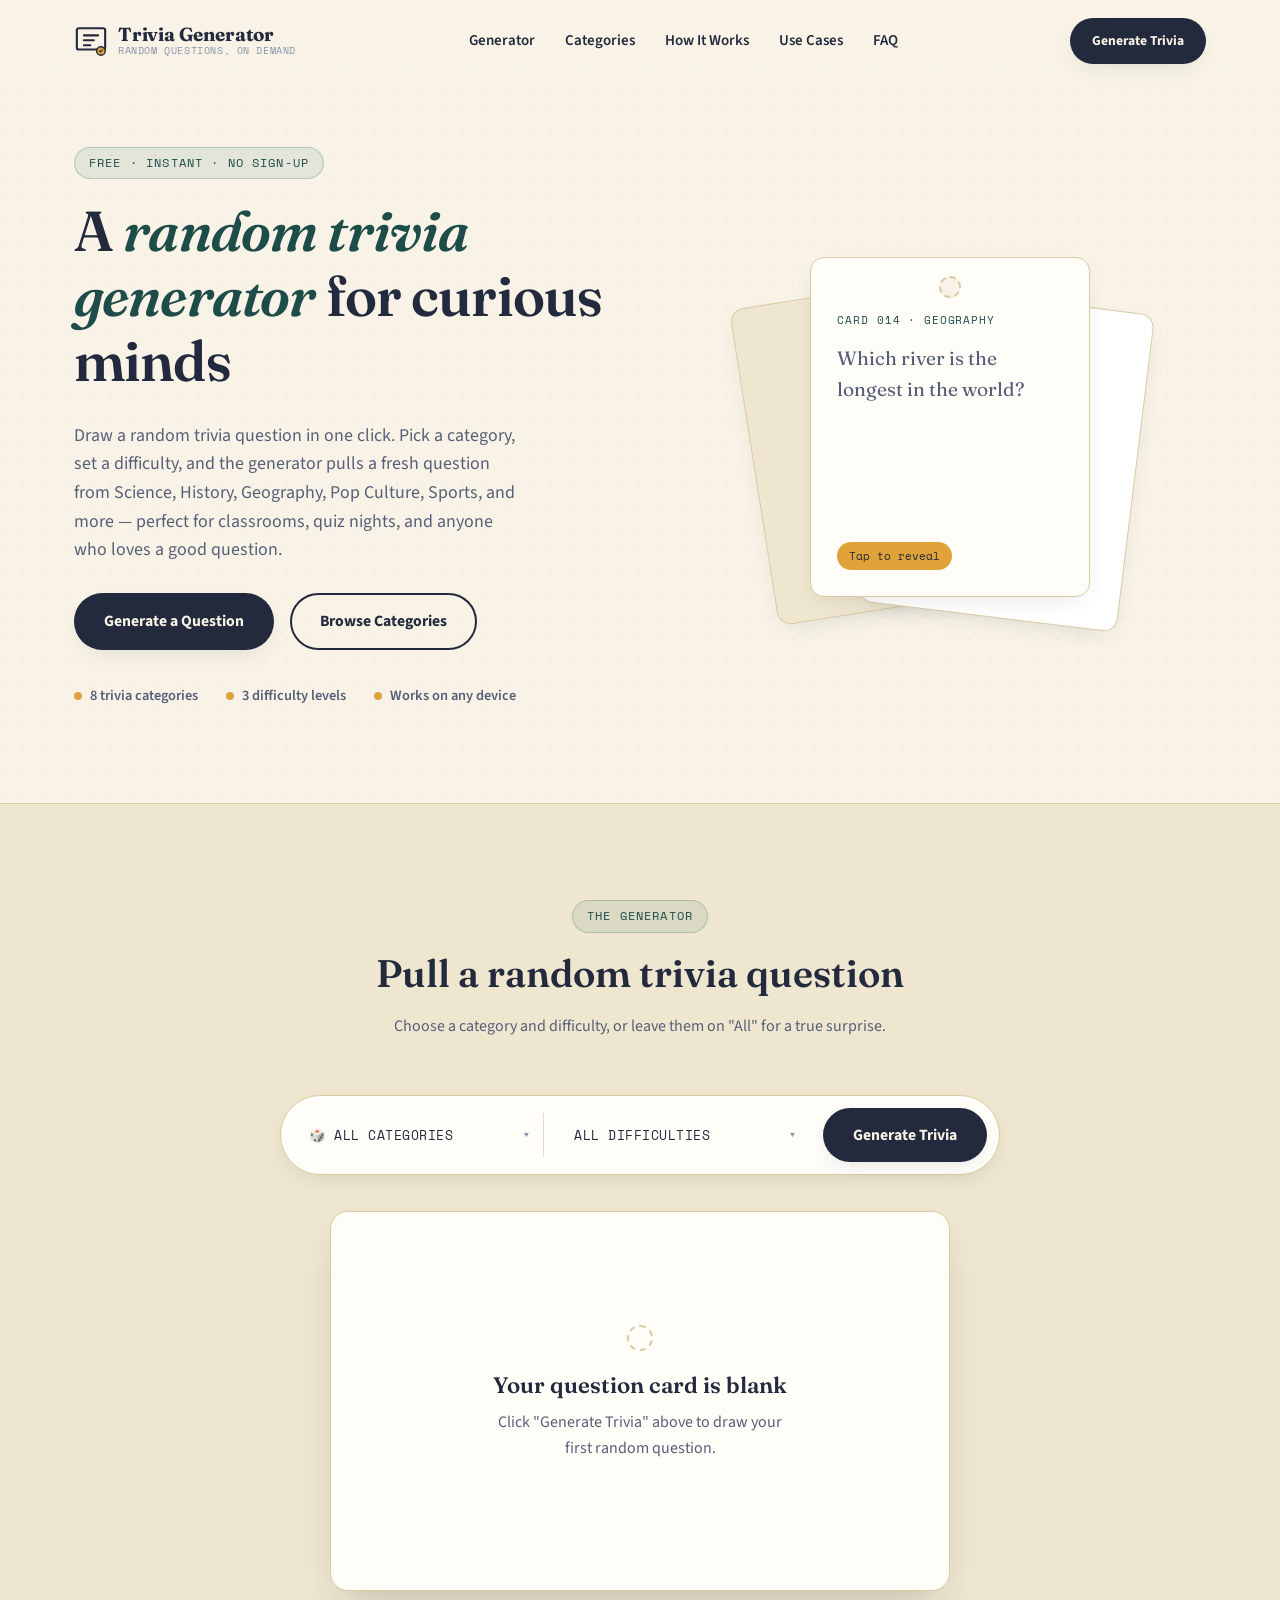
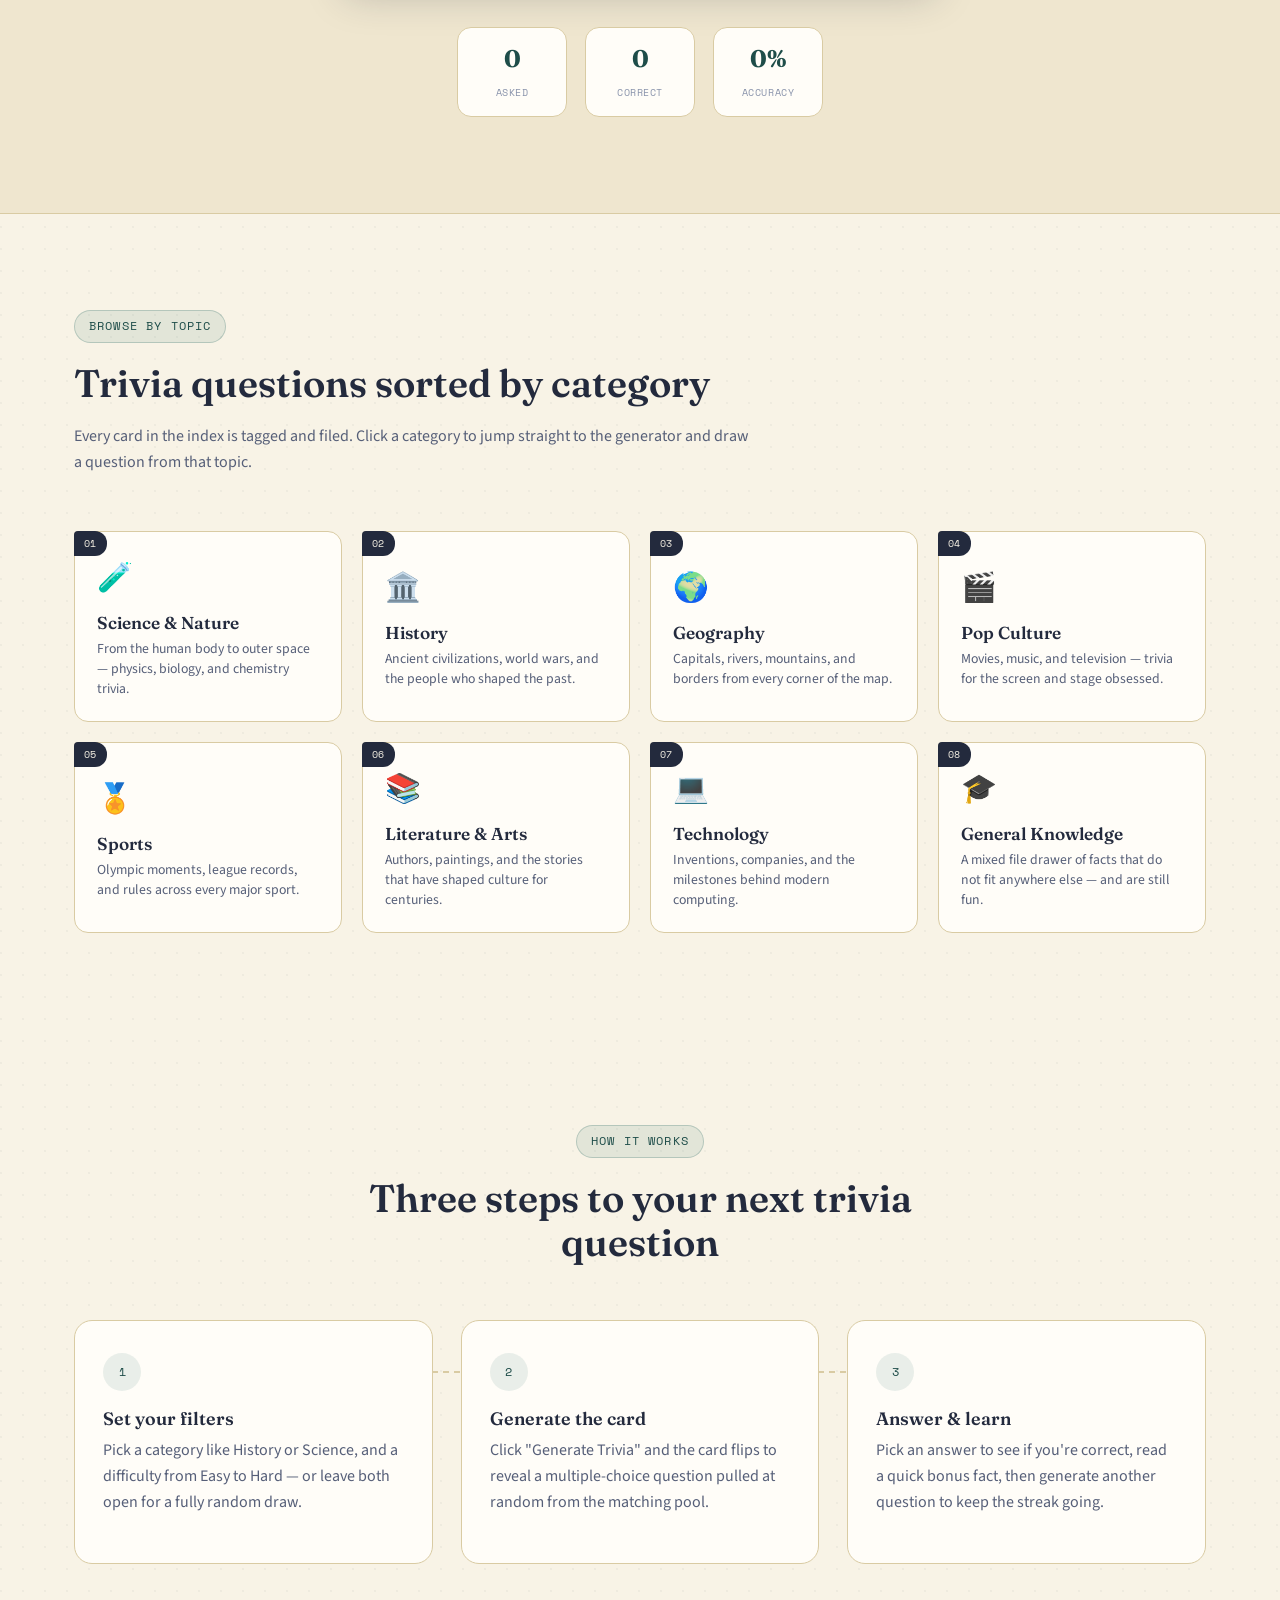
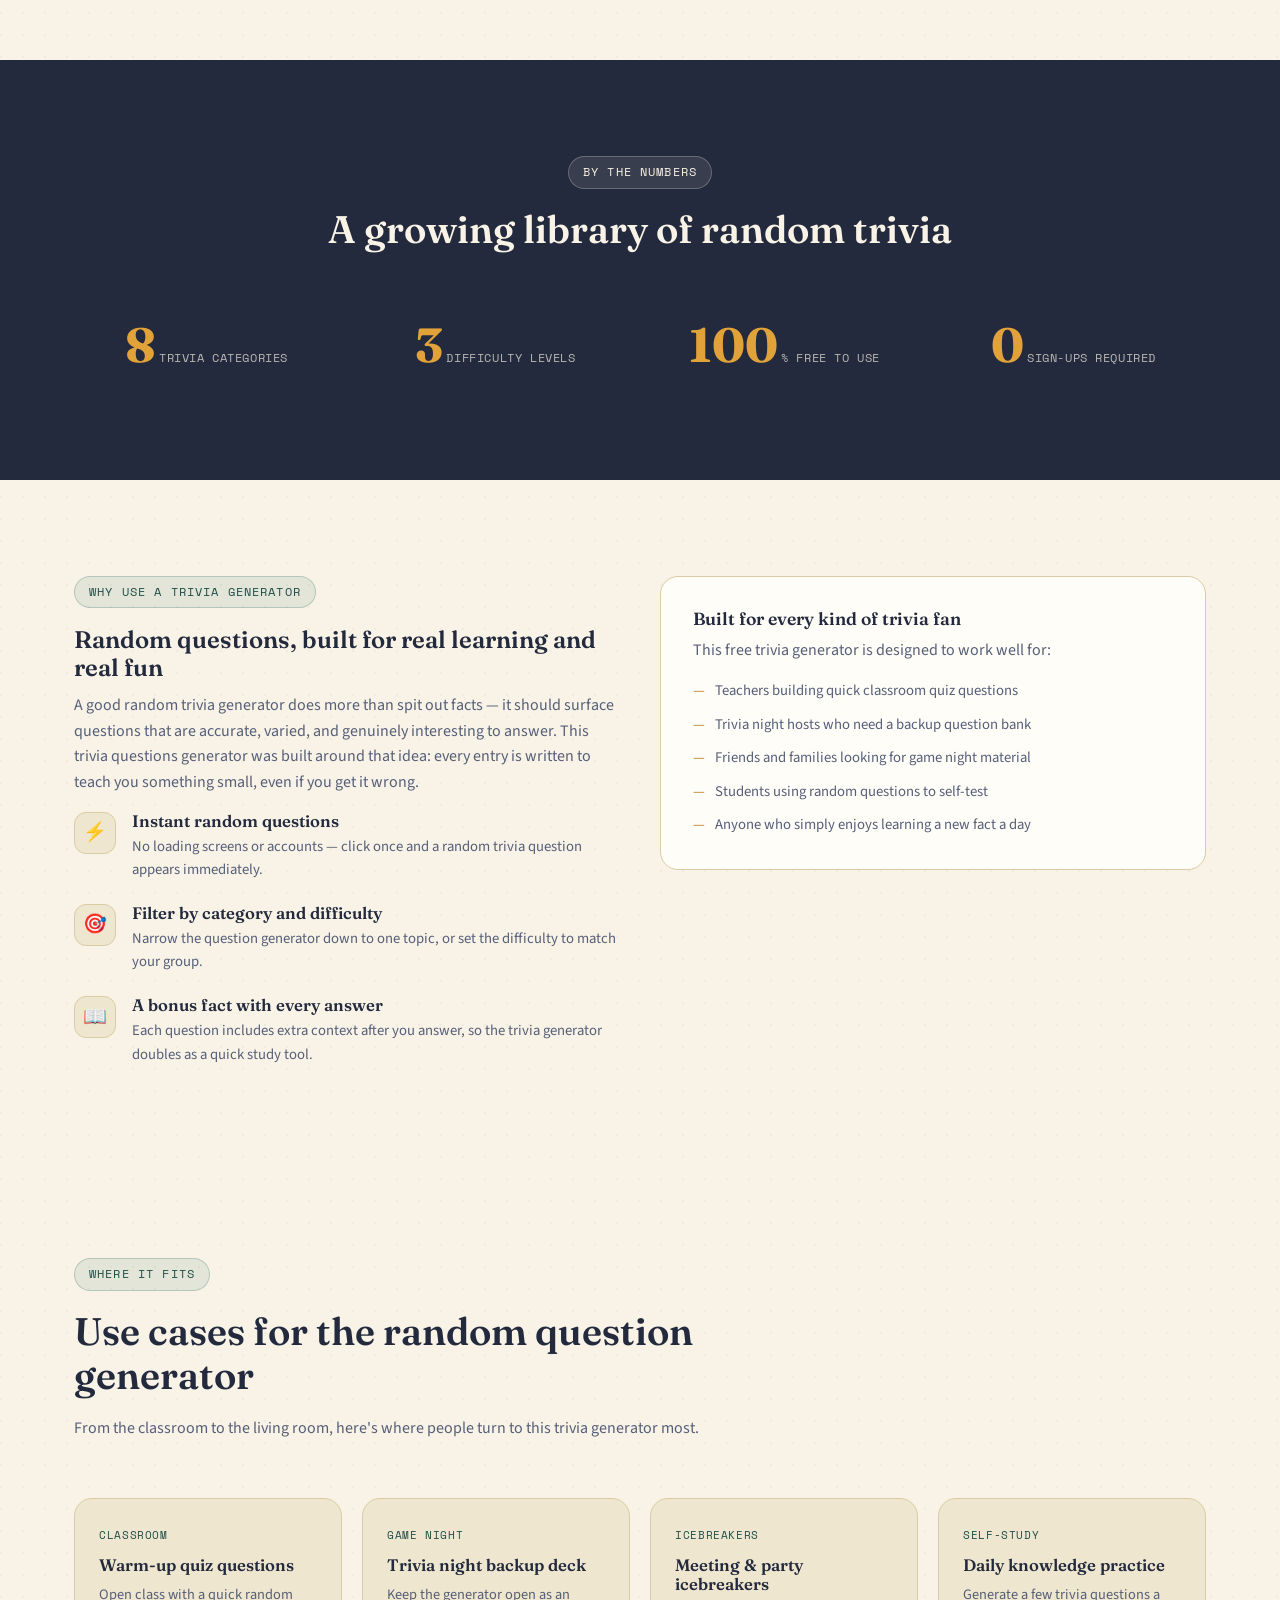
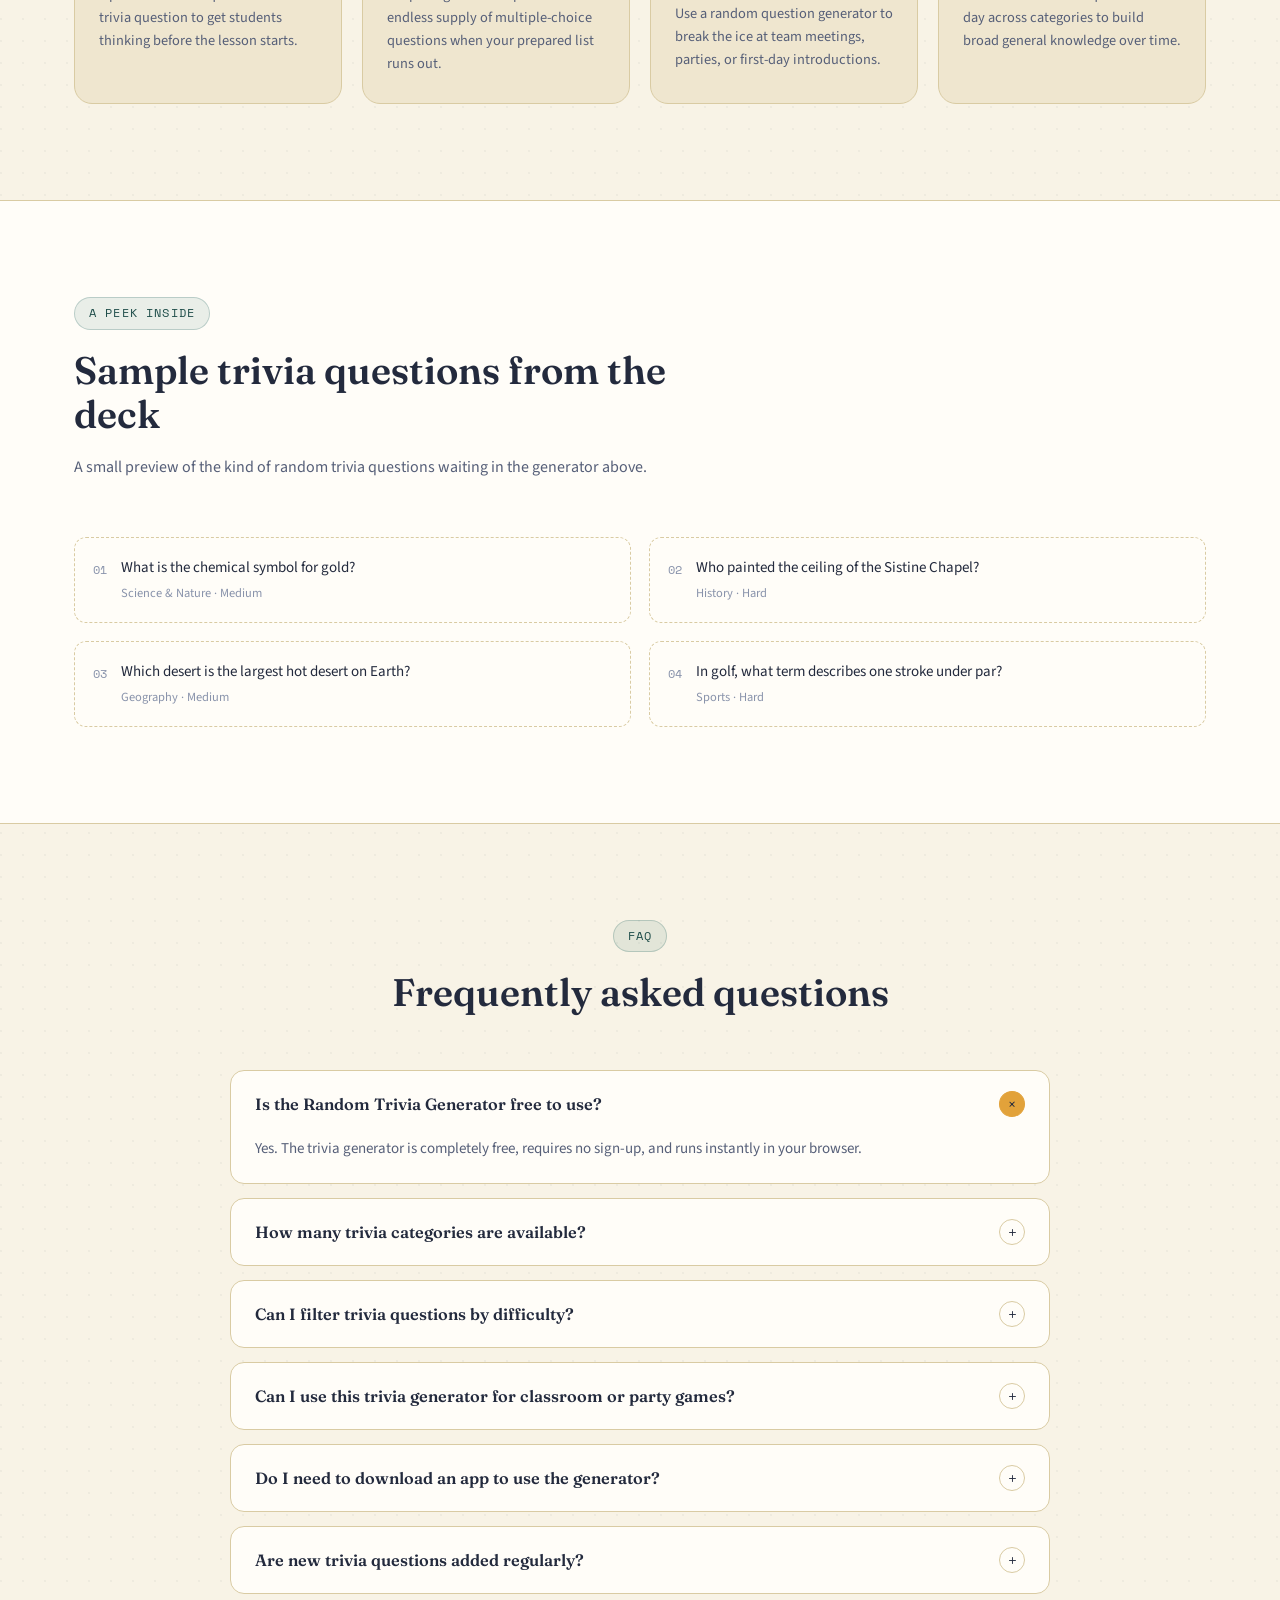
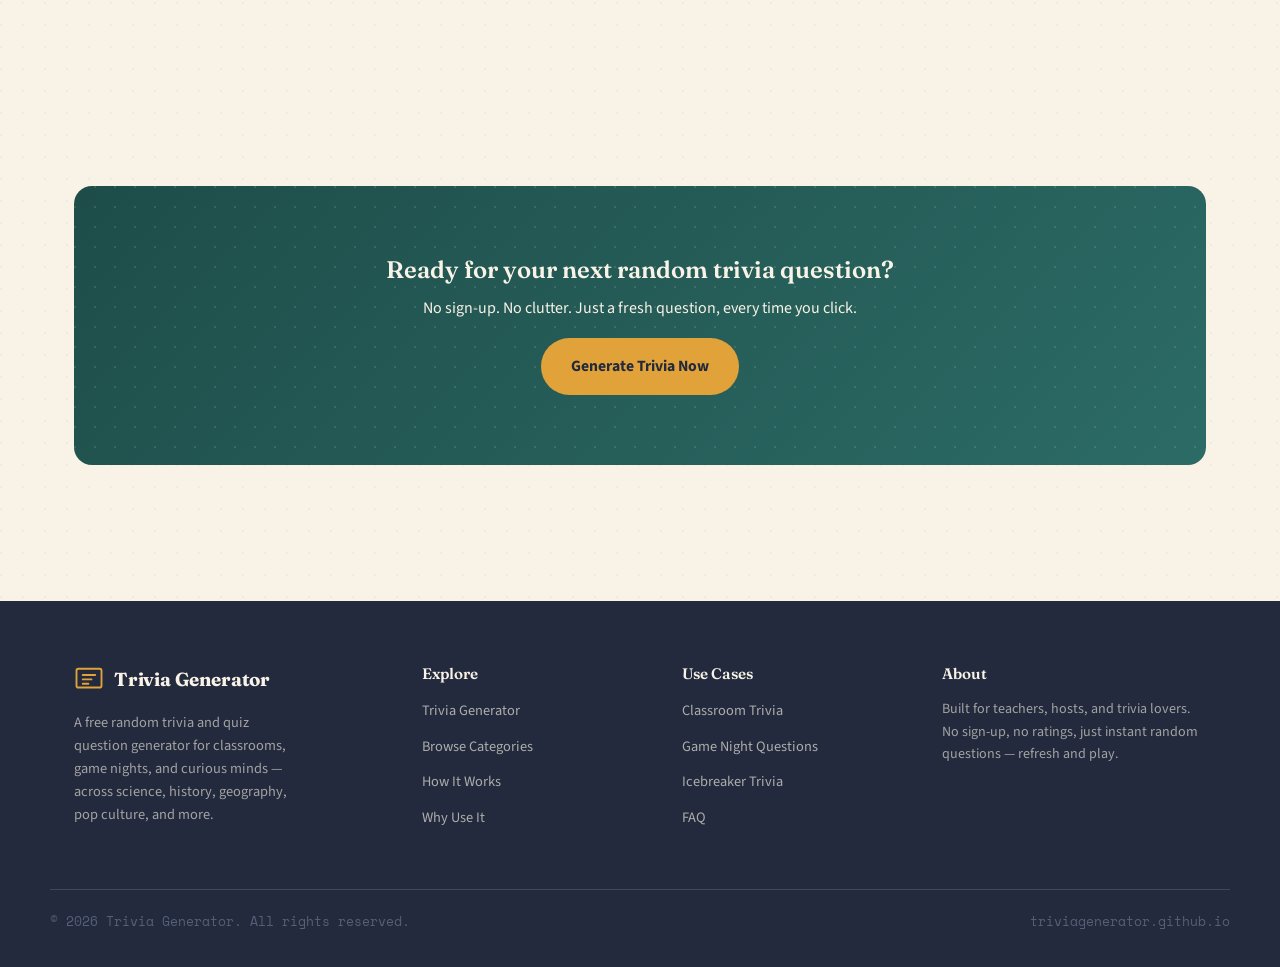
==== commit 81c98bed: "Update index.html" ====
--- a/index.html
+++ b/index.html
@@ -1,6 +1,15 @@
 <!DOCTYPE html>
 <html lang="en">
 <head>
+  <!-- Google tag (gtag.js) -->
+<script async src="https://www.googletagmanager.com/gtag/js?id=G-9PHVZND1YE"></script>
+<script>
+  window.dataLayer = window.dataLayer || [];
+  function gtag(){dataLayer.push(arguments);}
+  gtag('js', new Date());
+
+  gtag('config', 'G-9PHVZND1YE');
+</script>
   <meta charset="UTF-8" />
   <meta name="viewport" content="width=device-width, initial-scale=1.0" />
   <title>Random Trivia Generator — Free Trivia & Quiz Questions Online</title>
